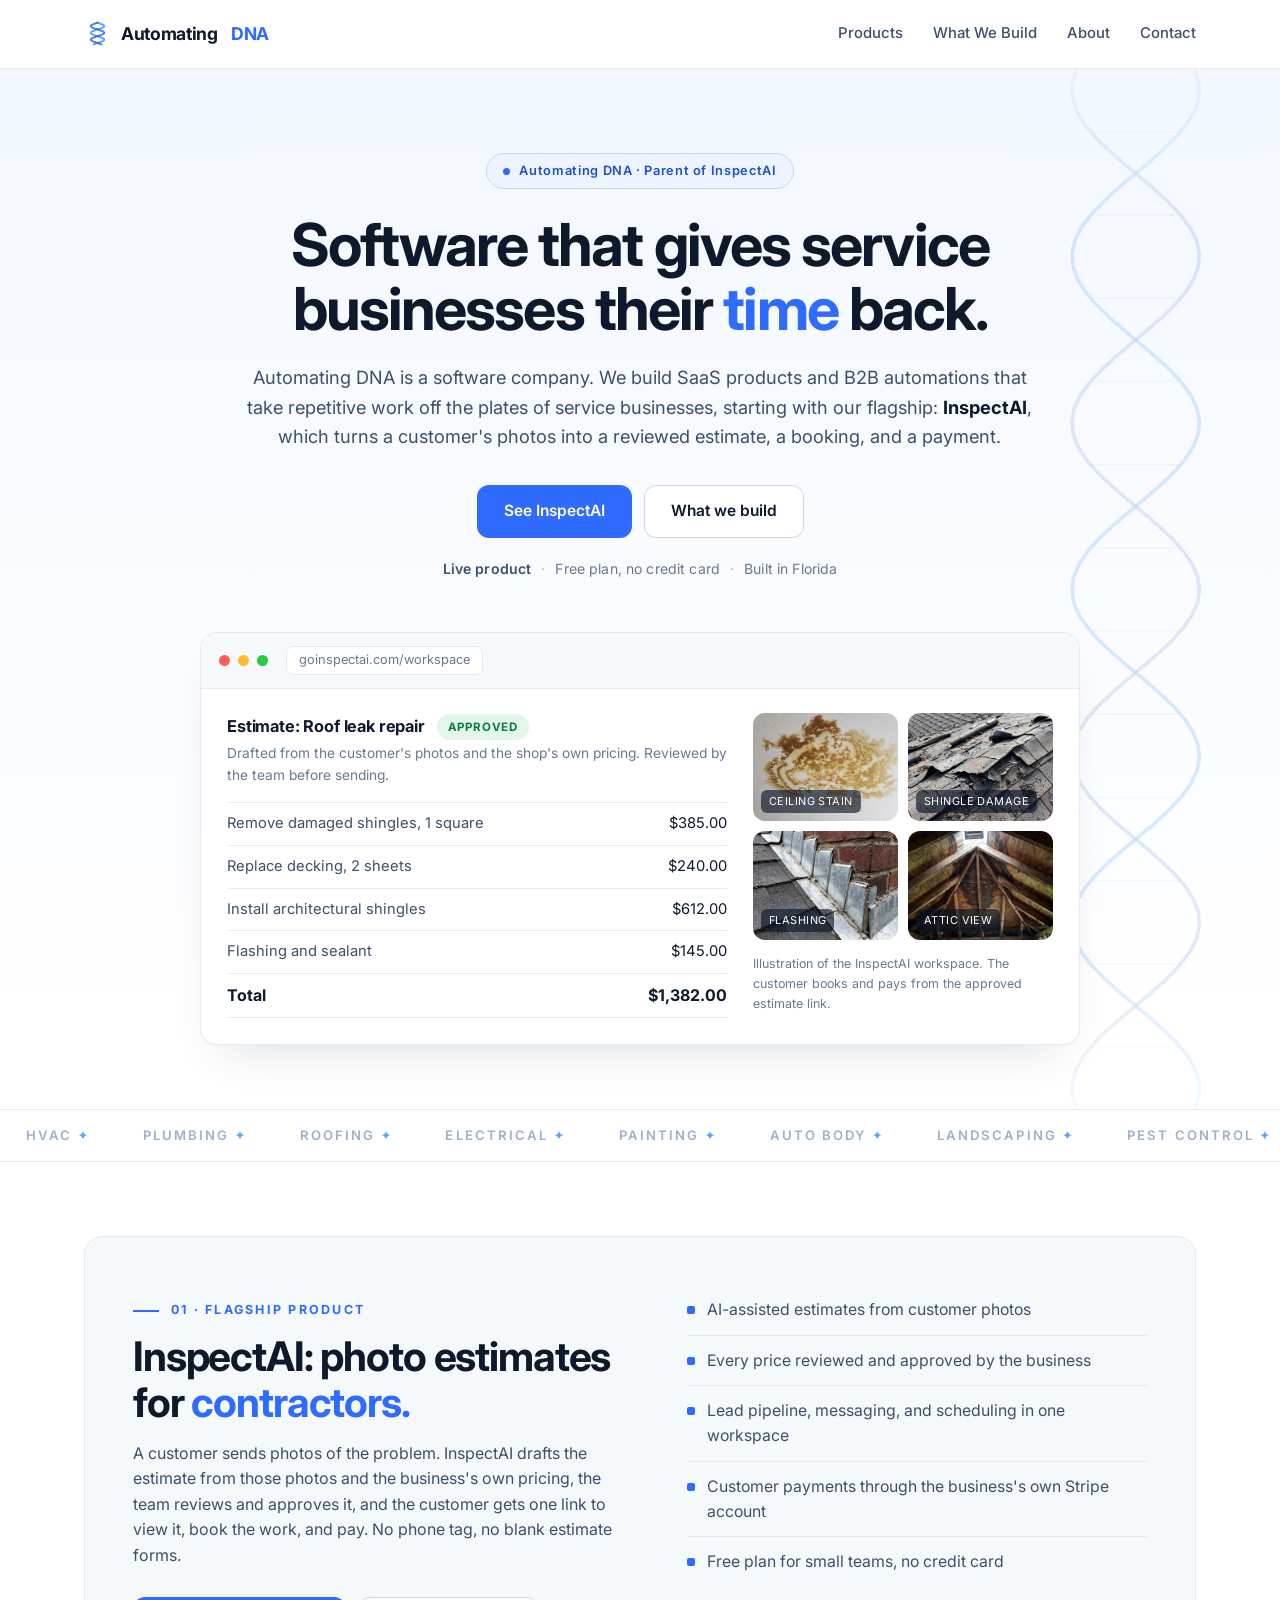
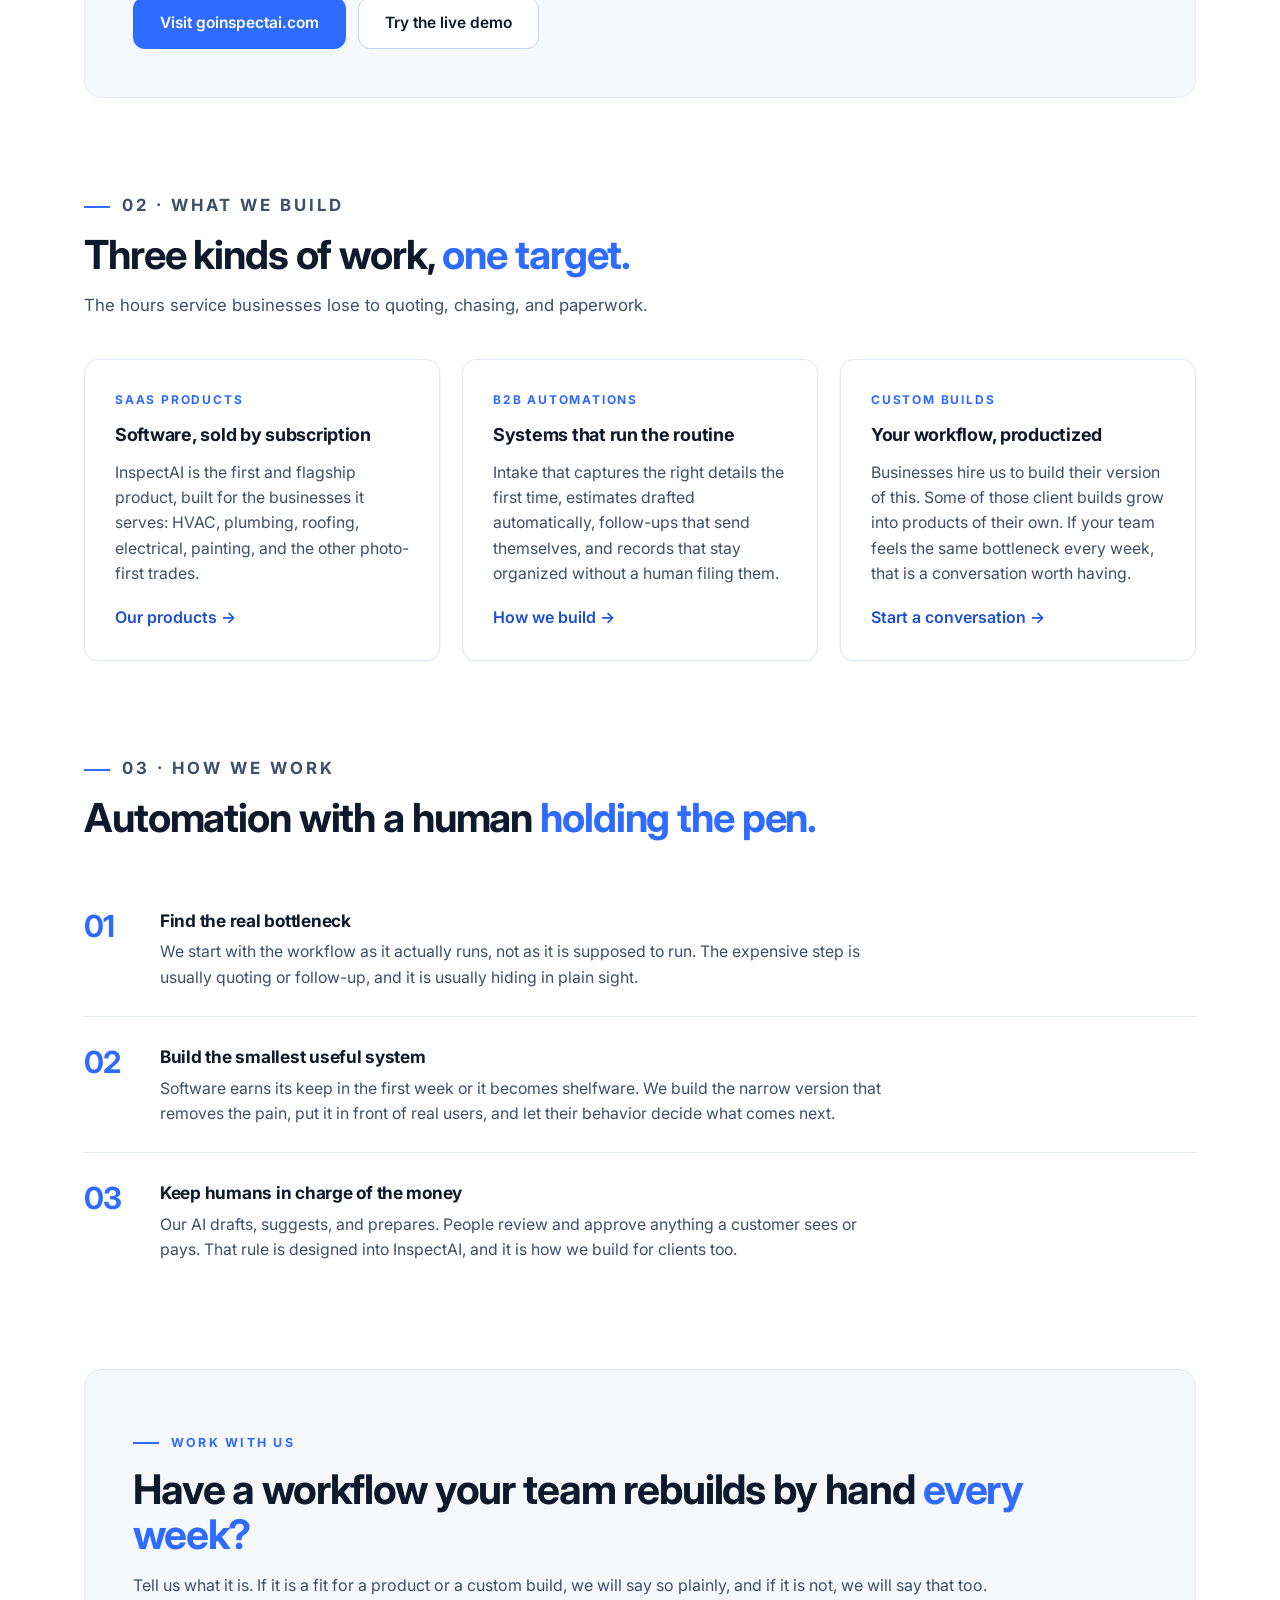
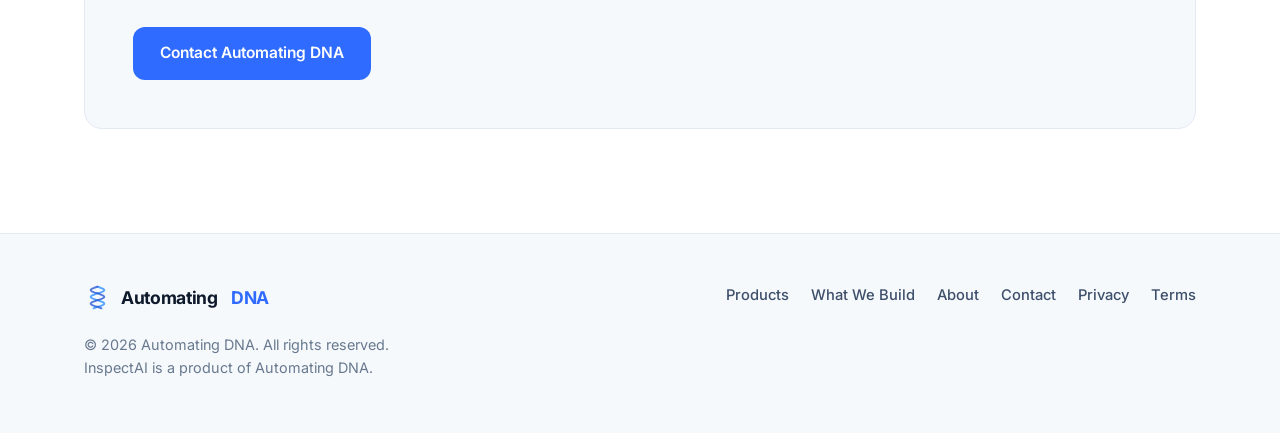
==== index.html @ 512b125a "Real photos in the InspectAI window tiles The four tiles were gradient placeholders that read as emp" ====
<!DOCTYPE html>
<html lang="en-US">
<head>
<script async src="https://www.googletagmanager.com/gtag/js?id=G-0E4K4V9JYG"></script>
<script>
  window.dataLayer = window.dataLayer || [];
  function gtag(){dataLayer.push(arguments);}
  gtag('js', new Date());
  gtag('config', 'G-0E4K4V9JYG');
</script>
<script>(function(w,d,s,l,i){w[l]=w[l]||[];w[l].push({'gtm.start':
new Date().getTime(),event:'gtm.js'});var f=d.getElementsByTagName(s)[0],
j=d.createElement(s),dl=l!='dataLayer'?'&l='+l:'';j.async=true;j.src=
'https://www.googletagmanager.com/gtm.js?id='+i;f.parentNode.insertBefore(j,f);
})(window,document,'script','dataLayer','GTM-5DZR4XKW');</script>
<script>document.documentElement.className += ' js';</script>
<meta charset="UTF-8">
<meta name="viewport" content="width=device-width, initial-scale=1.0">
<title>Automating DNA | Software Company Behind InspectAI</title>
<meta name="description" content="Automating DNA is a Florida software company that builds SaaS products and B2B automations for service businesses. Our flagship product is InspectAI, AI photo estimate software for contractors.">
<link rel="canonical" href="https://automatingdna.com/">
<meta property="og:type" content="website">
<meta property="og:site_name" content="Automating DNA">
<meta property="og:title" content="Automating DNA | Software Company Behind InspectAI">
<meta property="og:description" content="We build SaaS products and B2B automations for service businesses. Our flagship product is InspectAI.">
<meta property="og:url" content="https://automatingdna.com/">
<meta name="twitter:card" content="summary">
<link rel="icon" href="data:image/svg+xml,%3Csvg xmlns='http://www.w3.org/2000/svg' viewBox='0 0 30 30'%3E%3Crect width='30' height='30' rx='7' fill='%23081226'/%3E%3Cpolyline points='15,4 20,8 10,12 20,16 10,20 15,24' fill='none' stroke='%2358a6ff' stroke-width='2.4' stroke-linecap='round' stroke-linejoin='round'/%3E%3C/svg%3E">
<link rel="preconnect" href="https://fonts.googleapis.com">
<link rel="preconnect" href="https://fonts.gstatic.com" crossorigin>
<link href="https://fonts.googleapis.com/css2?family=Inter:wght@400;500;600;700;800&display=swap" rel="stylesheet">
<link rel="stylesheet" href="/assets/site.css">
<script type="application/ld+json">
{
  "@context": "https://schema.org",
  "@type": "Organization",
  "name": "Automating DNA",
  "url": "https://automatingdna.com",
  "description": "Florida software company that builds SaaS products and B2B automations for service businesses. Parent company of InspectAI.",
  "email": "info@automatingdna.com",
  "brand": { "@type": "Brand", "name": "InspectAI", "url": "https://goinspectai.com" }
}
</script>
</head>
<body>
<noscript><iframe src="https://www.googletagmanager.com/ns.html?id=GTM-5DZR4XKW" height="0" width="0" style="display:none;visibility:hidden"></iframe></noscript>

<header class="site-header" id="siteHeader">
  <div class="wrap">
    <a class="wordmark" href="/" aria-label="Automating DNA home">
      <svg width="27" height="27" viewBox="0 0 30 30" aria-hidden="true"><polyline points="15.0,3.0 16.9,3.6 18.6,4.2 20.1,4.8 21.3,5.4 22.1,6.0 22.5,6.6 22.4,7.2 21.8,7.8 20.8,8.4 19.4,9.0 17.8,9.6 15.9,10.2 14.1,10.8 12.2,11.4 10.6,12.0 9.2,12.6 8.2,13.2 7.6,13.8 7.5,14.4 7.9,15.0 8.7,15.6 9.9,16.2 11.4,16.8 13.1,17.4 15.0,18.0 16.9,18.6 18.6,19.2 20.1,19.8 21.3,20.4 22.1,21.0 22.5,21.6 22.4,22.2 21.8,22.8 20.8,23.4 19.4,24.0 17.8,24.6 15.9,25.2 14.1,25.8 12.2,26.4 10.6,27.0" fill="none" stroke="#58a6ff" stroke-width="2.1" stroke-linecap="round"/><polyline points="15.0,3.0 13.1,3.6 11.4,4.2 9.9,4.8 8.7,5.4 7.9,6.0 7.5,6.6 7.6,7.2 8.2,7.8 9.2,8.4 10.6,9.0 12.2,9.6 14.1,10.2 15.9,10.8 17.8,11.4 19.4,12.0 20.8,12.6 21.8,13.2 22.4,13.8 22.5,14.4 22.1,15.0 21.3,15.6 20.1,16.2 18.6,16.8 16.9,17.4 15.0,18.0 13.1,18.6 11.4,19.2 9.9,19.8 8.7,20.4 7.9,21.0 7.5,21.6 7.6,22.2 8.2,22.8 9.2,23.4 10.6,24.0 12.2,24.6 14.1,25.2 15.9,25.8 17.8,26.4 19.4,27.0" fill="none" stroke="#1d4fd0" stroke-width="2.1" stroke-linecap="round" opacity="0.75"/></svg>
      Automating&nbsp;<span class="dna">DNA</span>
    </a>
    <nav class="main-nav">
      <a href="/products.html">Products</a>
      <a href="/services.html">What We Build</a>
      <a href="/about.html">About</a>
      <a href="/contact.html">Contact</a>
    </nav>
  </div>
</header>

<main>
  <div class="stage">
    <svg class="helix" viewBox="0 0 130 760" preserveAspectRatio="xMidYMid slice" aria-hidden="true">
      <g stroke="rgba(88,166,255,0.35)" stroke-width="1">
        <line x1="35.6" y1="27.1" x2="94.4" y2="27.1"/><line x1="35.6" y1="81.4" x2="94.4" y2="81.4"/><line x1="35.6" y1="135.7" x2="94.4" y2="135.7"/><line x1="35.6" y1="190" x2="94.4" y2="190"/><line x1="35.6" y1="244.3" x2="94.4" y2="244.3"/><line x1="35.6" y1="298.6" x2="94.4" y2="298.6"/><line x1="35.6" y1="352.9" x2="94.4" y2="352.9"/><line x1="35.6" y1="407.1" x2="94.4" y2="407.1"/><line x1="35.6" y1="461.4" x2="94.4" y2="461.4"/><line x1="35.6" y1="515.7" x2="94.4" y2="515.7"/><line x1="35.6" y1="570" x2="94.4" y2="570"/><line x1="35.6" y1="624.3" x2="94.4" y2="624.3"/><line x1="35.6" y1="678.6" x2="94.4" y2="678.6"/><line x1="35.6" y1="732.9" x2="94.4" y2="732.9"/>
      </g>
      <polyline points="65.0,0.0 75.1,8.4 84.5,16.9 92.8,25.3 99.5,33.8 104.1,42.2 106.4,50.7 106.2,59.1 103.6,67.6 98.7,76.0 91.7,84.4 83.2,92.9 73.6,101.3 63.5,109.8 53.5,118.2 44.2,126.7 36.1,135.1 29.7,143.6 25.4,152.0 23.5,160.4 24.0,168.9 27.0,177.3 32.2,185.8 39.4,194.2 48.1,202.7 57.8,211.1 67.9,219.6 77.9,228.0 87.0,236.4 94.9,244.9 101.0,253.3 105.0,261.8 106.6,270.2 105.7,278.7 102.4,287.1 96.9,295.6 89.5,304.0 80.6,312.4 70.8,320.9 60.7,329.3 50.8,337.8 41.7,346.2 34.1,354.7 28.3,363.1 24.6,371.6 23.4,380.0 24.6,388.4 28.3,396.9 34.1,405.3 41.7,413.8 50.8,422.2 60.7,430.7 70.8,439.1 80.6,447.6 89.5,456.0 96.9,464.4 102.4,472.9 105.7,481.3 106.6,489.8 105.0,498.2 101.0,506.7 94.9,515.1 87.0,523.6 77.9,532.0 67.9,540.4 57.8,548.9 48.1,557.3 39.4,565.8 32.2,574.2 27.0,582.7 24.0,591.1 23.5,599.6 25.4,608.0 29.7,616.4 36.1,624.9 44.2,633.3 53.5,641.8 63.5,650.2 73.6,658.7 83.2,667.1 91.7,675.6 98.7,684.0 103.6,692.4 106.2,700.9 106.4,709.3 104.1,717.8 99.5,726.2 92.8,734.7 84.5,743.1 75.1,751.6 65.0,760.0" fill="none" stroke="#58a6ff" stroke-width="2.4" stroke-linecap="round"/>
      <polyline points="65.0,0.0 54.9,8.4 45.5,16.9 37.2,25.3 30.5,33.8 25.9,42.2 23.6,50.7 23.8,59.1 26.4,67.6 31.3,76.0 38.3,84.4 46.8,92.9 56.4,101.3 66.5,109.8 76.5,118.2 85.8,126.7 93.9,135.1 100.3,143.6 104.6,152.0 106.5,160.4 106.0,168.9 103.0,177.3 97.8,185.8 90.6,194.2 81.9,202.7 72.2,211.1 62.1,219.6 52.1,228.0 43.0,236.4 35.1,244.9 29.0,253.3 25.0,261.8 23.4,270.2 24.3,278.7 27.6,287.1 33.1,295.6 40.5,304.0 49.4,312.4 59.2,320.9 69.3,329.3 79.2,337.8 88.3,346.2 95.9,354.7 101.7,363.1 105.4,371.6 106.6,380.0 105.4,388.4 101.7,396.9 95.9,405.3 88.3,413.8 79.2,422.2 69.3,430.7 59.2,439.1 49.4,447.6 40.5,456.0 33.1,464.4 27.6,472.9 24.3,481.3 23.4,489.8 25.0,498.2 29.0,506.7 35.1,515.1 43.0,523.6 52.1,532.0 62.1,540.4 72.2,548.9 81.9,557.3 90.6,565.8 97.8,574.2 103.0,582.7 106.0,591.1 106.5,599.6 104.6,608.0 100.3,616.4 93.9,624.9 85.8,633.3 76.5,641.8 66.5,650.2 56.4,658.7 46.8,667.1 38.3,675.6 31.3,684.0 26.4,692.4 23.8,700.9 23.6,709.3 25.9,717.8 30.5,726.2 37.2,734.7 45.5,743.1 54.9,751.6 65.0,760.0" fill="none" stroke="#1d4fd0" stroke-width="2.4" stroke-linecap="round" opacity="0.55"/>
    </svg>
    <div class="wrap">
      <div class="hero">
        <span class="pill"><span class="dot"></span>Automating DNA · Parent of InspectAI</span>
        <h1 class="display">Software that gives service businesses their <span class="serif-i">time</span> back.</h1>
        <p class="lede">Automating DNA is a software company. We build SaaS products and B2B automations that take repetitive work off the plates of service businesses, starting with our flagship: <strong>InspectAI</strong>, which turns a customer's photos into a reviewed estimate, a booking, and a payment.</p>
        <div class="cta-row">
          <a class="btn btn-primary" href="https://goinspectai.com">See InspectAI</a>
          <a class="btn btn-ghost-light" href="/services.html">What we build</a>
        </div>
        <p class="micro-trust"><b>Live product</b><span class="sep">·</span>Free plan, no credit card<span class="sep">·</span>Built in Florida</p>
      </div>
      <div class="product-window" data-reveal>
        <div class="win-bar"><span class="d r"></span><span class="d y"></span><span class="d g"></span><span class="url">goinspectai.com/workspace</span></div>
        <div class="win-body">
          <div>
            <h3>Estimate: Roof leak repair <span class="status-pill">Approved</span></h3>
            <p class="win-sub">Drafted from the customer's photos and the shop's own pricing. Reviewed by the team before sending.</p>
            <div class="line-items">
              <div><span>Remove damaged shingles, 1 square</span><span>$385.00</span></div>
              <div><span>Replace decking, 2 sheets</span><span>$240.00</span></div>
              <div><span>Install architectural shingles</span><span>$612.00</span></div>
              <div><span>Flashing and sealant</span><span>$145.00</span></div>
              <div class="total"><span>Total</span><span>$1,382.00</span></div>
            </div>
          </div>
          <div>
            <div class="photo-tiles">
              <figure><img src="/images/job-photo-ceiling-stain.jpg" alt="Sample customer photo: water stain on a ceiling" loading="lazy"><figcaption>CEILING STAIN</figcaption></figure>
              <figure><img src="/images/job-photo-shingle-damage.jpg" alt="Sample customer photo: damaged roof shingles" loading="lazy"><figcaption>SHINGLE DAMAGE</figcaption></figure>
              <figure><img src="/images/job-photo-flashing.jpg" alt="Sample customer photo: chimney flashing" loading="lazy"><figcaption>FLASHING</figcaption></figure>
              <figure><img src="/images/job-photo-attic-view.jpg" alt="Sample customer photo: water-stained roof decking in an attic" loading="lazy"><figcaption>ATTIC VIEW</figcaption></figure>
            </div>
            <p class="win-note">Illustration of the InspectAI workspace. The customer books and pays from the approved estimate link.</p>
          </div>
        </div>
      </div>
    </div>
    <div class="hero-spacer"></div>
  </div>

  <div class="marquee" aria-hidden="true">
    <div class="marquee-track">
      <span>HVAC <i>✦</i></span><span>Plumbing <i>✦</i></span><span>Roofing <i>✦</i></span><span>Electrical <i>✦</i></span><span>Painting <i>✦</i></span><span>Auto Body <i>✦</i></span><span>Landscaping <i>✦</i></span><span>Pest Control <i>✦</i></span><span>Garage Door <i>✦</i></span><span>Concrete <i>✦</i></span>
      <span>HVAC <i>✦</i></span><span>Plumbing <i>✦</i></span><span>Roofing <i>✦</i></span><span>Electrical <i>✦</i></span><span>Painting <i>✦</i></span><span>Auto Body <i>✦</i></span><span>Landscaping <i>✦</i></span><span>Pest Control <i>✦</i></span><span>Garage Door <i>✦</i></span><span>Concrete <i>✦</i></span>
    </div>
  </div>

  <section>
    <div class="wrap">
      <div class="flagship" data-reveal>
        <div>
          <p class="chapter">01 · Flagship product</p>
          <h2>InspectAI: photo estimates for <span class="serif-i">contractors.</span></h2>
          <p>A customer sends photos of the problem. InspectAI drafts the estimate from those photos and the business's own pricing, the team reviews and approves it, and the customer gets one link to view it, book the work, and pay. No phone tag, no blank estimate forms.</p>
          <div class="cta-row">
            <a class="btn btn-primary" href="https://goinspectai.com">Visit goinspectai.com</a>
            <a class="btn btn-ghost-light" href="https://goinspectai.com/demo">Try the live demo</a>
          </div>
        </div>
        <ul>
          <li>AI-assisted estimates from customer photos</li>
          <li>Every price reviewed and approved by the business</li>
          <li>Lead pipeline, messaging, and scheduling in one workspace</li>
          <li>Customer payments through the business's own Stripe account</li>
          <li>Free plan for small teams, no credit card</li>
        </ul>
      </div>
    </div>
  </section>

  <section style="padding-top: 6px;">
    <div class="wrap">
      <div class="section-head" data-reveal>
        <p class="chapter">02 · What we build</p>
        <h2 class="section-title">Three kinds of work, <span class="serif-i">one target.</span></h2>
        <p>The hours service businesses lose to quoting, chasing, and paperwork.</p>
      </div>
      <div class="grid grid-3">
        <div class="card" data-reveal>
          <p class="kicker">SaaS products</p>
          <h3>Software, sold by subscription</h3>
          <p>InspectAI is the first and flagship product, built for the businesses it serves: HVAC, plumbing, roofing, electrical, painting, and the other photo-first trades.</p>
          <a class="card-link" href="/products.html">Our products</a>
        </div>
        <div class="card" data-reveal="2">
          <p class="kicker">B2B automations</p>
          <h3>Systems that run the routine</h3>
          <p>Intake that captures the right details the first time, estimates drafted automatically, follow-ups that send themselves, and records that stay organized without a human filing them.</p>
          <a class="card-link" href="/services.html">How we build</a>
        </div>
        <div class="card" data-reveal="3">
          <p class="kicker">Custom builds</p>
          <h3>Your workflow, productized</h3>
          <p>Businesses hire us to build their version of this. Some of those client builds grow into products of their own. If your team feels the same bottleneck every week, that is a conversation worth having.</p>
          <a class="card-link" href="/contact.html">Start a conversation</a>
        </div>
      </div>
    </div>
  </section>

  <section style="padding-top: 6px;">
    <div class="wrap">
      <div class="section-head" data-reveal>
        <p class="chapter">03 · How we work</p>
        <h2 class="section-title">Automation with a human <span class="serif-i">holding the pen.</span></h2>
      </div>
      <div class="steps">
        <div class="step" data-reveal><div class="num"></div><div>
          <h3>Find the real bottleneck</h3>
          <p>We start with the workflow as it actually runs, not as it is supposed to run. The expensive step is usually quoting or follow-up, and it is usually hiding in plain sight.</p>
        </div></div>
        <div class="step" data-reveal><div class="num"></div><div>
          <h3>Build the smallest useful system</h3>
          <p>Software earns its keep in the first week or it becomes shelfware. We build the narrow version that removes the pain, put it in front of real users, and let their behavior decide what comes next.</p>
        </div></div>
        <div class="step" data-reveal><div class="num"></div><div>
          <h3>Keep humans in charge of the money</h3>
          <p>Our AI drafts, suggests, and prepares. People review and approve anything a customer sees or pays. That rule is designed into InspectAI, and it is how we build for clients too.</p>
        </div></div>
      </div>
    </div>
  </section>

  <section style="padding-top: 6px;">
    <div class="wrap">
      <div class="flagship" style="grid-template-columns: 1fr;" data-reveal>
        <div>
          <p class="chapter">Work with us</p>
          <h2>Have a workflow your team rebuilds by hand <span class="serif-i">every week?</span></h2>
          <p>Tell us what it is. If it is a fit for a product or a custom build, we will say so plainly, and if it is not, we will say that too.</p>
          <div class="cta-row">
            <a class="btn btn-primary" href="/contact.html">Contact Automating DNA</a>
          </div>
        </div>
      </div>
    </div>
  </section>
</main>

<footer class="site-footer">
  <div class="wrap">
    <div>
      <a class="wordmark" href="/">
        <svg width="27" height="27" viewBox="0 0 30 30" aria-hidden="true"><polyline points="15.0,3.0 16.9,3.6 18.6,4.2 20.1,4.8 21.3,5.4 22.1,6.0 22.5,6.6 22.4,7.2 21.8,7.8 20.8,8.4 19.4,9.0 17.8,9.6 15.9,10.2 14.1,10.8 12.2,11.4 10.6,12.0 9.2,12.6 8.2,13.2 7.6,13.8 7.5,14.4 7.9,15.0 8.7,15.6 9.9,16.2 11.4,16.8 13.1,17.4 15.0,18.0 16.9,18.6 18.6,19.2 20.1,19.8 21.3,20.4 22.1,21.0 22.5,21.6 22.4,22.2 21.8,22.8 20.8,23.4 19.4,24.0 17.8,24.6 15.9,25.2 14.1,25.8 12.2,26.4 10.6,27.0" fill="none" stroke="#58a6ff" stroke-width="2.1" stroke-linecap="round"/><polyline points="15.0,3.0 13.1,3.6 11.4,4.2 9.9,4.8 8.7,5.4 7.9,6.0 7.5,6.6 7.6,7.2 8.2,7.8 9.2,8.4 10.6,9.0 12.2,9.6 14.1,10.2 15.9,10.8 17.8,11.4 19.4,12.0 20.8,12.6 21.8,13.2 22.4,13.8 22.5,14.4 22.1,15.0 21.3,15.6 20.1,16.2 18.6,16.8 16.9,17.4 15.0,18.0 13.1,18.6 11.4,19.2 9.9,19.8 8.7,20.4 7.9,21.0 7.5,21.6 7.6,22.2 8.2,22.8 9.2,23.4 10.6,24.0 12.2,24.6 14.1,25.2 15.9,25.8 17.8,26.4 19.4,27.0" fill="none" stroke="#1d4fd0" stroke-width="2.1" stroke-linecap="round" opacity="0.75"/></svg>
        Automating&nbsp;<span class="dna">DNA</span>
      </a>
      <p class="fine" style="margin-top: 14px;">© 2026 Automating DNA. All rights reserved.<br>InspectAI is a product of Automating DNA.</p>
    </div>
    <nav class="footer-nav">
      <a href="/products.html">Products</a>
      <a href="/services.html">What We Build</a>
      <a href="/about.html">About</a>
      <a href="/contact.html">Contact</a>
      <a href="/privacy-policy.html">Privacy</a>
      <a href="/terms-of-service.html">Terms</a>
    </nav>
  </div>
</footer>

<script>
  (function () {
    var header = document.getElementById('siteHeader');
    addEventListener('scroll', function () {
      header.classList.toggle('scrolled', scrollY > 8);
    }, { passive: true });
  })();
</script>
</body>
</html>
---- assets/site.css ----
/* Automating DNA — design system v3.
   Direction: light, modern, clean, professional. Deliberately unlike
   InspectAI's dark cinematic look: white surfaces, hairline borders,
   restrained blue accent, quiet type, no glow, no dark stage.
   The helix survives only as the small logo mark and a faint hero motif. */
:root {
  --ink: #0e1a2b;
  --ink-soft: #3d4f6a;
  --muted: #68798f;
  --paper: #ffffff;
  --wash: #f6f9fc;
  --card: #ffffff;
  --line: #e3eaf4;
  --line-dark: #c9d6ea;
  --accent: #2f6bff;
  --accent-dark: #1d4fd0;
  --accent-wash: #eef4ff;
  --sky: #58a6ff;
  --radius: 14px;
  --shadow-lg: 0 24px 48px -24px rgba(14, 26, 43, 0.16);
  --shadow-sm: 0 1px 3px rgba(14, 26, 43, 0.05);
}
* { box-sizing: border-box; margin: 0; padding: 0; }
html { scroll-behavior: smooth; }
body {
  font-family: "Inter", system-ui, -apple-system, sans-serif;
  background: var(--paper);
  color: var(--ink);
  line-height: 1.6;
  -webkit-font-smoothing: antialiased;
  text-rendering: optimizeLegibility;
}
a { color: var(--accent-dark); text-decoration: none; }
a:hover { text-decoration: underline; }
::selection { background: #cfe0ff; color: var(--ink); }
.wrap { max-width: 1160px; margin: 0 auto; padding: 0 24px; }
/* Accent word inside headlines: same typeface, plain weight contrast
   via color only (the old italic serif device is retired). */
.serif-i { font-style: normal; color: var(--accent); }

/* ---------- Header ---------- */
.site-header {
  position: sticky; top: 0; z-index: 60;
  background: rgba(255, 255, 255, 0.9);
  backdrop-filter: blur(12px);
  -webkit-backdrop-filter: blur(12px);
  border-bottom: 1px solid var(--line);
  transition: box-shadow 0.3s ease;
}
.site-header.scrolled { box-shadow: 0 6px 24px rgba(14, 26, 43, 0.07); }
.site-header .wrap { display: flex; align-items: center; justify-content: space-between; height: 68px; }
.wordmark { font-weight: 700; font-size: 1.1rem; letter-spacing: -0.02em; color: var(--ink); display: inline-flex; align-items: center; gap: 10px; }
.wordmark:hover { text-decoration: none; }
.wordmark svg { display: block; }
.wordmark .dna { color: var(--accent); }
.main-nav { display: flex; gap: 30px; font-size: 0.93rem; font-weight: 500; }
.main-nav a { color: var(--ink-soft); position: relative; padding: 4px 0; white-space: nowrap; }
.main-nav a:hover { color: var(--ink); text-decoration: none; }
.main-nav a::after {
  content: ""; position: absolute; left: 0; bottom: 0; height: 2px; width: 100%;
  background: var(--accent); transform: scaleX(0); transform-origin: left; transition: transform 0.25s ease;
}
.main-nav a:hover::after, .main-nav a[aria-current="page"]::after { transform: scaleX(1); }
.main-nav a[aria-current="page"] { color: var(--ink); }
/* Phones: the wordmark and four nav links cannot share one row.
   Stack them: wordmark on its own row, nav spread across the full width. */
@media (max-width: 720px) {
  .site-header .wrap { flex-direction: column; height: auto; padding-top: 13px; padding-bottom: 13px; gap: 11px; }
  .main-nav { width: 100%; justify-content: space-between; gap: 14px; font-size: 0.9rem; }
  .wordmark { font-size: 1.05rem; }
}

/* ---------- Hero (light band) ---------- */
.stage {
  position: relative; overflow: hidden; color: var(--ink);
  background: linear-gradient(180deg, #f3f7ff 0%, #ffffff 92%);
  border-bottom: 1px solid var(--line);
}
.helix { position: absolute; top: -6%; right: 3.5%; height: 112%; opacity: 0.22; pointer-events: none;
  -webkit-mask-image: linear-gradient(180deg, transparent, #000 18%, #000 82%, transparent);
          mask-image: linear-gradient(180deg, transparent, #000 18%, #000 82%, transparent);
  animation: helix-drift 26s ease-in-out infinite alternate; }
@media (max-width: 900px) { .helix { right: -70px; opacity: 0.14; } }
@keyframes helix-drift { from { transform: translateY(-14px); } to { transform: translateY(16px); } }
.hero { position: relative; text-align: center; padding: 84px 0 0; }
.pill {
  display: inline-flex; align-items: center; gap: 9px;
  border: 1px solid var(--line-dark); border-radius: 999px;
  padding: 7px 16px; font-size: 0.8rem; font-weight: 600; letter-spacing: 0.05em;
  color: var(--accent-dark); background: var(--accent-wash);
}
.pill .dot { width: 7px; height: 7px; border-radius: 50%; background: var(--accent); }
h1.display {
  font-size: clamp(2.45rem, 5.4vw, 3.7rem); font-weight: 700;
  letter-spacing: -0.032em; line-height: 1.08; max-width: 15em; margin: 24px auto 0; color: var(--ink);
}
.lede { font-size: 1.14rem; color: var(--ink-soft); max-width: 44em; margin: 22px auto 0; }
.lede strong { color: var(--ink); }
.cta-row { display: flex; flex-wrap: wrap; gap: 12px; justify-content: center; margin-top: 34px; }
.hero .cta-row { position: relative; z-index: 2; }
.btn {
  display: inline-block; padding: 13px 26px; border-radius: 12px;
  font-weight: 600; font-size: 0.97rem; border: 1px solid transparent;
  transition: background 0.2s ease, border-color 0.2s ease, color 0.2s ease;
}
.btn:hover { text-decoration: none; }
.btn-primary { background: var(--accent); color: #fff; }
.btn-primary:hover { background: var(--accent-dark); }
.btn-ghost-light { background: #fff; color: var(--ink); border-color: var(--line-dark); }
.btn-ghost-light:hover { border-color: var(--ink-soft); }
.btn-dark { background: var(--ink); color: #fff; }
.btn-dark:hover { background: #22334d; }
.btn-ghost { background: transparent; color: var(--ink); border-color: var(--ink); }
.btn-ghost:hover { background: var(--ink); color: #fff; }
.micro-trust { margin-top: 20px; font-size: 0.88rem; color: var(--muted); letter-spacing: 0.01em; }
.micro-trust b { color: var(--ink-soft); font-weight: 600; }
.micro-trust .sep { margin: 0 10px; opacity: 0.5; }

/* Product window */
.product-window {
  position: relative; z-index: 2; max-width: 880px; margin: 52px auto 0;
  background: #fff; border-radius: 16px; box-shadow: var(--shadow-lg);
  border: 1px solid var(--line); text-align: left; color: var(--ink);
  overflow: hidden;
}
.win-bar { display: flex; align-items: center; gap: 8px; padding: 13px 18px; background: var(--wash); border-bottom: 1px solid var(--line); }
.win-bar .d { width: 11px; height: 11px; border-radius: 50%; }
.win-bar .d.r { background: #ff5f57; } .win-bar .d.y { background: #febc2e; } .win-bar .d.g { background: #28c840; }
.win-bar .url { margin-left: 10px; font-size: 0.8rem; color: var(--muted); background: #fff; border: 1px solid var(--line); border-radius: 7px; padding: 3px 12px; min-width: 0; overflow: hidden; text-overflow: ellipsis; white-space: nowrap; }
.win-body { padding: 24px 26px 26px; display: grid; grid-template-columns: 1.25fr 0.75fr; gap: 26px; }
@media (max-width: 700px) { .win-body { grid-template-columns: 1fr; } }
.win-body h3 { font-size: 1.02rem; letter-spacing: -0.01em; }
.win-sub { font-size: 0.86rem; color: var(--muted); margin-top: 2px; }
.status-pill { display: inline-block; font-size: 0.72rem; font-weight: 700; letter-spacing: 0.07em; text-transform: uppercase;
  color: #0d7a3e; background: #e2f6ea; border-radius: 999px; padding: 4px 11px; vertical-align: middle; margin-left: 8px; }
.line-items { margin-top: 16px; border-top: 1px solid var(--line); }
.line-items div { display: flex; justify-content: space-between; gap: 18px; padding: 9px 0; border-bottom: 1px solid var(--line); font-size: 0.92rem; }
.line-items div span:first-child { color: var(--ink-soft); }
.line-items div span:last-child { white-space: nowrap; }
.line-items .total { font-weight: 700; font-size: 1rem; }
.line-items .total span:first-child { color: var(--ink); }
.photo-tiles { display: grid; grid-template-columns: 1fr 1fr; gap: 10px; }
.photo-tiles figure { border-radius: 12px; aspect-ratio: 4 / 3; position: relative; overflow: hidden; background: #e8edf3; }
.photo-tiles img { width: 100%; height: 100%; object-fit: cover; display: block; }
.photo-tiles figcaption { position: absolute; left: 8px; bottom: 8px; font-size: 0.68rem; color: #fff; letter-spacing: 0.04em; background: rgba(8, 18, 38, 0.62); padding: 3px 8px; border-radius: 6px; }
.win-note { margin-top: 14px; font-size: 0.78rem; color: var(--muted); }
.hero-spacer { height: 64px; }
@media (max-width: 700px) { .hero-spacer { height: 44px; } }

/* Marquee (quiet trade strip) */
.marquee { border-bottom: 1px solid var(--line); background: #fff; overflow: hidden; padding: 15px 0; }
.marquee-track { display: flex; gap: 0; width: max-content; animation: marquee 40s linear infinite; }
.marquee span { font-size: 0.82rem; font-weight: 600; letter-spacing: 0.16em; text-transform: uppercase; color: #9db0c9; padding: 0 26px; white-space: nowrap; }
.marquee i { color: var(--sky); font-style: normal; }
@keyframes marquee { to { transform: translateX(-50%); } }

/* ---------- Sections ---------- */
section { padding: 74px 0; }
.chapter { font-size: 0.78rem; font-weight: 700; letter-spacing: 0.18em; text-transform: uppercase; color: var(--accent); margin-bottom: 14px; }
.chapter::before { content: ""; display: inline-block; width: 26px; height: 2px; background: var(--accent); vertical-align: middle; margin-right: 12px; }
.section-head { max-width: 46em; margin-bottom: 40px; }
.section-head.center { margin-left: auto; margin-right: auto; text-align: center; }
.section-head.center .chapter::before { display: none; }
h2.section-title { font-size: clamp(1.8rem, 3.6vw, 2.5rem); font-weight: 700; letter-spacing: -0.028em; line-height: 1.12; color: var(--ink); }
.section-head p { color: var(--ink-soft); margin-top: 14px; font-size: 1.05rem; }

.grid { display: grid; gap: 22px; }
.grid-2 { grid-template-columns: repeat(2, 1fr); }
.grid-3 { grid-template-columns: repeat(3, 1fr); }
@media (max-width: 880px) { .grid-2, .grid-3 { grid-template-columns: 1fr; } }
.card {
  background: var(--card); border: 1px solid var(--line); border-radius: var(--radius);
  padding: 30px; box-shadow: var(--shadow-sm);
  transition: border-color 0.2s ease, box-shadow 0.2s ease;
}
.card:hover { border-color: var(--line-dark); box-shadow: 0 10px 24px -14px rgba(14, 26, 43, 0.14); }
.card h3 { font-size: 1.12rem; font-weight: 700; letter-spacing: -0.015em; margin-bottom: 10px; }
.card p { color: var(--ink-soft); font-size: 0.99rem; }
.card .card-link { display: inline-block; margin-top: 18px; font-weight: 600; }
.card .card-link::after { content: " →"; }
.card .kicker { font-size: 0.75rem; font-weight: 700; letter-spacing: 0.15em; text-transform: uppercase; color: var(--accent); margin-bottom: 12px; }

/* Flagship panel (light) */
.flagship {
  background: var(--wash);
  border: 1px solid var(--line);
  color: var(--ink); border-radius: 18px; padding: 48px;
  display: grid; grid-template-columns: 1.05fr 0.95fr; gap: 46px; position: relative; overflow: hidden;
}
.flagship > * { position: relative; z-index: 1; }
@media (max-width: 880px) { .flagship { grid-template-columns: 1fr; padding: 34px 24px; } }
.flagship .chapter { color: var(--accent); }
.flagship .chapter::before { background: var(--accent); }
.flagship h2 { font-size: clamp(1.85rem, 3.6vw, 2.55rem); font-weight: 700; letter-spacing: -0.028em; line-height: 1.12; }
.flagship p { color: var(--ink-soft); margin-top: 15px; }
.flagship ul { list-style: none; }
.flagship li { padding: 12px 0; border-bottom: 1px solid var(--line); color: var(--ink-soft); font-size: 0.99rem; display: flex; gap: 12px; align-items: baseline; }
.flagship li:last-child { border-bottom: none; }
.flagship li::before { content: ""; flex: 0 0 auto; width: 8px; height: 8px; border-radius: 2px; background: var(--accent); transform: translateY(-1px); }
.flagship .cta-row { justify-content: flex-start; margin-top: 28px; }

/* Steps */
.steps { counter-reset: step; }
.step { display: flex; gap: 24px; padding: 26px 0; border-bottom: 1px solid var(--line); }
.step:last-child { border-bottom: none; }
.step .num { counter-increment: step; flex: 0 0 auto; font-size: 1.9rem; font-weight: 700; letter-spacing: -0.03em;
  color: var(--accent); line-height: 1; padding-top: 4px; min-width: 52px; }
.step .num::before { content: counter(step, decimal-leading-zero); }
.step h3 { font-size: 1.08rem; letter-spacing: -0.015em; margin-bottom: 5px; }
.step p { color: var(--ink-soft); font-size: 0.99rem; max-width: 46em; }

/* Interior page hero */
.page-hero { padding: 72px 0 10px; position: relative; }
.page-hero h1 { font-size: clamp(2.25rem, 4.8vw, 3.3rem); font-weight: 700; letter-spacing: -0.032em; line-height: 1.08; max-width: 16em; color: var(--ink); }
.page-hero .lede { color: var(--ink-soft); margin-left: 0; }
.page-hero .lede strong { color: var(--ink); }
.stage .page-hero { padding-bottom: 72px; }

/* Prose */
.prose { max-width: 44em; }
.prose p { color: var(--ink-soft); margin-bottom: 19px; font-size: 1.05rem; }
.prose p strong { color: var(--ink); }

/* Contact form */
.form-card { background: var(--card); border: 1px solid var(--line); border-radius: var(--radius); padding: 34px; box-shadow: var(--shadow-sm); }
.form-card label { display: block; font-weight: 600; font-size: 0.92rem; margin: 19px 0 7px; }
.form-card label:first-of-type { margin-top: 0; }
.form-card input, .form-card textarea {
  width: 100%; padding: 13px 15px; border: 1px solid var(--line-dark); border-radius: 10px;
  font: inherit; background: #fff; color: var(--ink); transition: border-color 0.2s ease, box-shadow 0.2s ease;
}
.form-card input:focus, .form-card textarea:focus { outline: none; border-color: var(--accent); box-shadow: 0 0 0 4px rgba(47, 107, 255, 0.13); }
.form-card textarea { min-height: 132px; resize: vertical; }
.form-card .btn { margin-top: 24px; cursor: pointer; font: inherit; }

/* Footer */
.site-footer { background: var(--wash); border-top: 1px solid var(--line); color: var(--ink-soft); margin-top: 30px; padding: 50px 0 54px; }
.site-footer .wrap { display: flex; flex-wrap: wrap; gap: 30px; justify-content: space-between; }
.site-footer .fine { color: var(--muted); font-size: 0.9rem; max-width: 34em; }
.footer-nav { display: flex; flex-wrap: wrap; gap: 22px; font-size: 0.92rem; font-weight: 500; }
.footer-nav a { color: var(--ink-soft); }
.footer-nav a:hover { color: var(--ink); }

/* ---------- Motion ----------
   Content renders immediately at full opacity: no scroll-reveal.
   (The v2/v3 fade-in made first paint look washed out until each
   block animated in, so it was retired.) */

/* ---------- Responsive precision (tablets and small phones) ---------- */
@media (max-width: 900px) { .main-nav { gap: 20px; } }
@media (max-width: 520px) {
  .wrap { padding: 0 18px; }
  section { padding: 52px 0; }
  .hero { padding-top: 58px; }
  h1.display { font-size: 2.3rem; }
  .page-hero { padding-top: 50px; }
  .stage .page-hero { padding-bottom: 52px; }
  .page-hero h1 { font-size: 2rem; }
  .card { padding: 24px; }
  .flagship { padding: 28px 20px; }
  .form-card { padding: 24px; }
  .win-body { padding: 20px; }
  .step { gap: 16px; }
  .btn { padding: 12px 22px; }
  .lede { font-size: 1.05rem; }
}
@media (max-width: 400px) {
  .main-nav { font-size: 0.85rem; gap: 10px; }
  .pill { font-size: 0.74rem; padding: 6px 13px; }
  .micro-trust .sep { margin: 0 6px; }
}

@media (prefers-reduced-motion: reduce) {
  *, *::before, *::after { animation-duration: 0.01ms !important; animation-iteration-count: 1 !important; transition-duration: 0.01ms !important; }
  html { scroll-behavior: auto; }
}
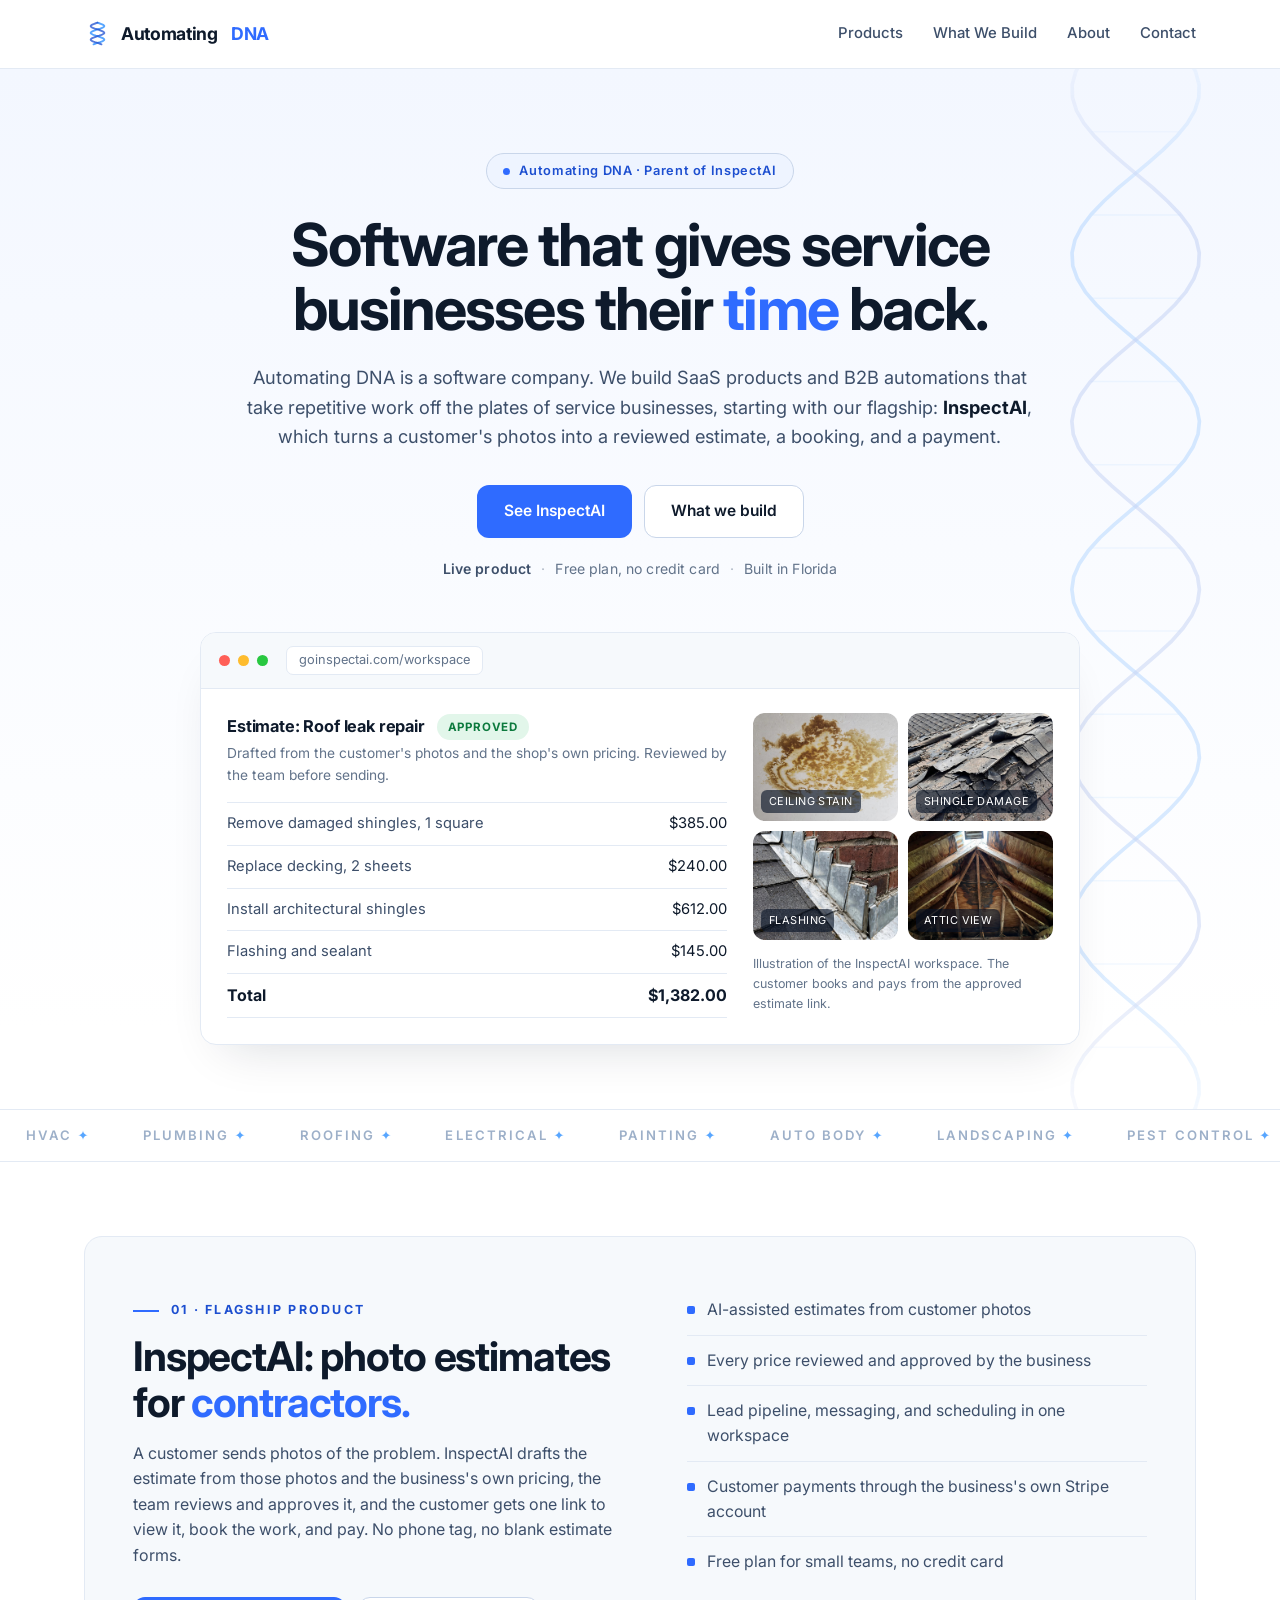
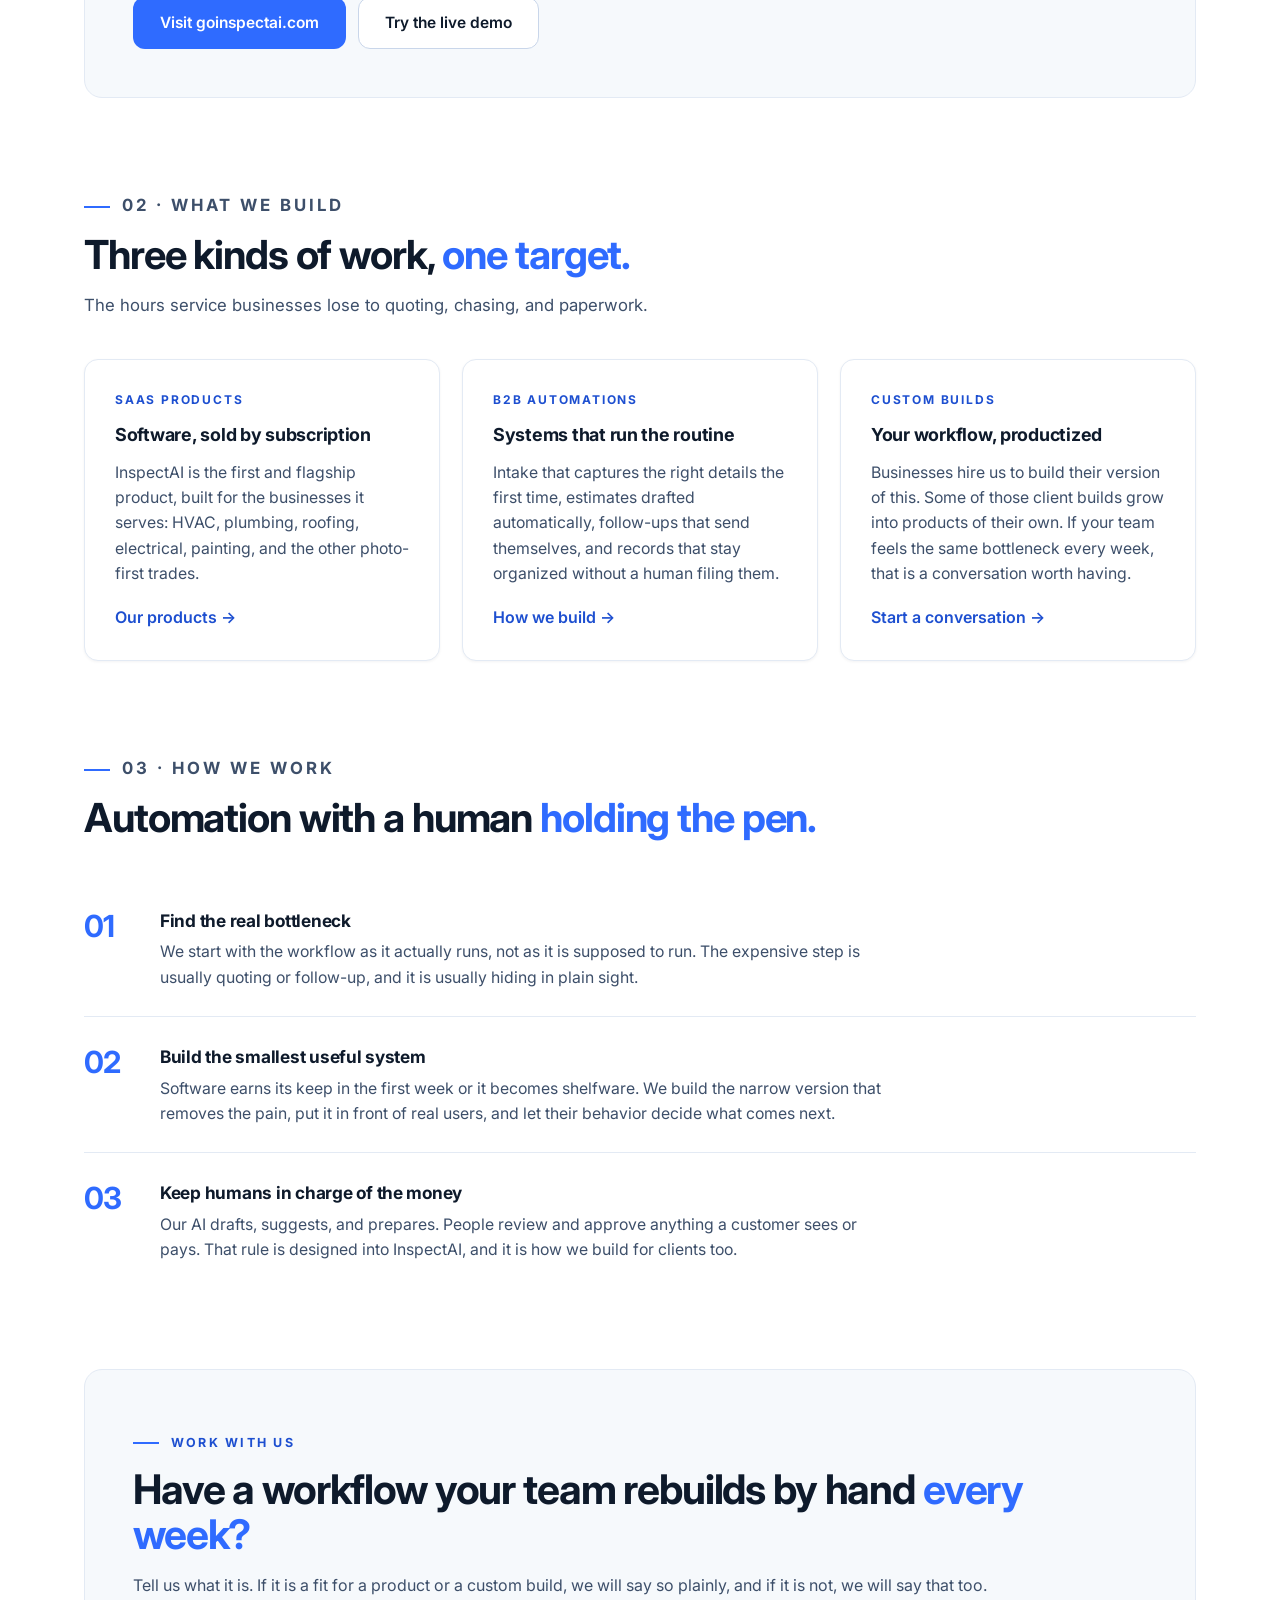
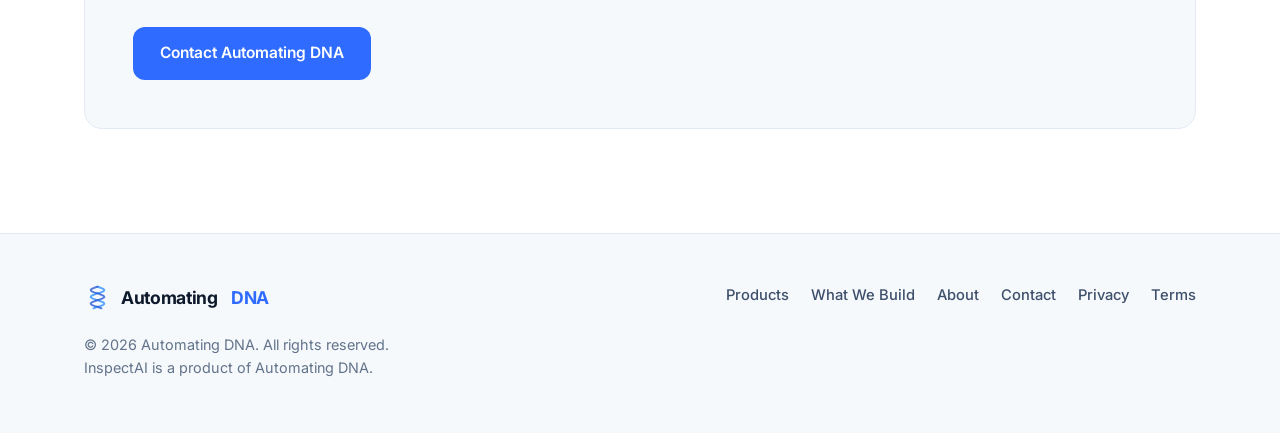
==== commit 366f8861: "Fix Oct 30 review findings: remove Concrete from marquee, AA contrast for small labels, homepage tit" ====
--- a/index.html
+++ b/index.html
@@ -16,15 +16,20 @@
 <script>document.documentElement.className += ' js';</script>
 <meta charset="UTF-8">
 <meta name="viewport" content="width=device-width, initial-scale=1.0">
-<title>Automating DNA | Software Company Behind InspectAI</title>
+<title>Automating DNA | Software and automation for service businesses</title>
 <meta name="description" content="Automating DNA is a Florida software company that builds SaaS products and B2B automations for service businesses. Our flagship product is InspectAI, AI photo estimate software for contractors.">
 <link rel="canonical" href="https://automatingdna.com/">
 <meta property="og:type" content="website">
 <meta property="og:site_name" content="Automating DNA">
-<meta property="og:title" content="Automating DNA | Software Company Behind InspectAI">
+<meta property="og:title" content="Automating DNA | Software and automation for service businesses">
 <meta property="og:description" content="We build SaaS products and B2B automations for service businesses. Our flagship product is InspectAI.">
 <meta property="og:url" content="https://automatingdna.com/">
-<meta name="twitter:card" content="summary">
+<meta property="og:image" content="https://automatingdna.com/images/og-image.png">
+<meta property="og:image:width" content="1200">
+<meta property="og:image:height" content="630">
+<meta property="og:image:alt" content="Automating DNA, software company behind InspectAI">
+<meta name="twitter:card" content="summary_large_image">
+<meta name="twitter:image" content="https://automatingdna.com/images/og-image.png">
 <link rel="icon" href="data:image/svg+xml,%3Csvg xmlns='http://www.w3.org/2000/svg' viewBox='0 0 30 30'%3E%3Crect width='30' height='30' rx='7' fill='%23081226'/%3E%3Cpolyline points='15,4 20,8 10,12 20,16 10,20 15,24' fill='none' stroke='%2358a6ff' stroke-width='2.4' stroke-linecap='round' stroke-linejoin='round'/%3E%3C/svg%3E">
 <link rel="preconnect" href="https://fonts.googleapis.com">
 <link rel="preconnect" href="https://fonts.gstatic.com" crossorigin>
@@ -38,6 +43,7 @@
   "url": "https://automatingdna.com",
   "description": "Florida software company that builds SaaS products and B2B automations for service businesses. Parent company of InspectAI.",
   "email": "info@automatingdna.com",
+  "sameAs": ["https://www.linkedin.com/company/automating-dna/"],
   "brand": { "@type": "Brand", "name": "InspectAI", "url": "https://goinspectai.com" }
 }
 </script>
@@ -111,8 +117,8 @@
 
   <div class="marquee" aria-hidden="true">
     <div class="marquee-track">
-      <span>HVAC <i>✦</i></span><span>Plumbing <i>✦</i></span><span>Roofing <i>✦</i></span><span>Electrical <i>✦</i></span><span>Painting <i>✦</i></span><span>Auto Body <i>✦</i></span><span>Landscaping <i>✦</i></span><span>Pest Control <i>✦</i></span><span>Garage Door <i>✦</i></span><span>Concrete <i>✦</i></span>
-      <span>HVAC <i>✦</i></span><span>Plumbing <i>✦</i></span><span>Roofing <i>✦</i></span><span>Electrical <i>✦</i></span><span>Painting <i>✦</i></span><span>Auto Body <i>✦</i></span><span>Landscaping <i>✦</i></span><span>Pest Control <i>✦</i></span><span>Garage Door <i>✦</i></span><span>Concrete <i>✦</i></span>
+      <span>HVAC <i>✦</i></span><span>Plumbing <i>✦</i></span><span>Roofing <i>✦</i></span><span>Electrical <i>✦</i></span><span>Painting <i>✦</i></span><span>Auto Body <i>✦</i></span><span>Landscaping <i>✦</i></span><span>Pest Control <i>✦</i></span><span>Garage Door <i>✦</i></span>
+      <span>HVAC <i>✦</i></span><span>Plumbing <i>✦</i></span><span>Roofing <i>✦</i></span><span>Electrical <i>✦</i></span><span>Painting <i>✦</i></span><span>Auto Body <i>✦</i></span><span>Landscaping <i>✦</i></span><span>Pest Control <i>✦</i></span><span>Garage Door <i>✦</i></span>
     </div>
   </div>
 
--- a/assets/site.css
+++ b/assets/site.css
@@ -6,7 +6,7 @@
 :root {
   --ink: #0e1a2b;
   --ink-soft: #3d4f6a;
-  --muted: #68798f;
+  --muted: #62738a;
   --paper: #ffffff;
   --wash: #f6f9fc;
   --card: #ffffff;
@@ -79,9 +79,9 @@
 .helix { position: absolute; top: -6%; right: 3.5%; height: 112%; opacity: 0.22; pointer-events: none;
   -webkit-mask-image: linear-gradient(180deg, transparent, #000 18%, #000 82%, transparent);
           mask-image: linear-gradient(180deg, transparent, #000 18%, #000 82%, transparent);
-  animation: helix-drift 26s ease-in-out infinite alternate; }
+  animation: helix-drift 13s ease-in-out infinite alternate; transform-origin: center center; }
 @media (max-width: 900px) { .helix { right: -70px; opacity: 0.14; } }
-@keyframes helix-drift { from { transform: translateY(-14px); } to { transform: translateY(16px); } }
+@keyframes helix-drift { from { transform: translateY(-14px) scaleX(1); } to { transform: translateY(16px) scaleX(0.82); } }
 .hero { position: relative; text-align: center; padding: 84px 0 0; }
 .pill {
   display: inline-flex; align-items: center; gap: 9px;
@@ -156,7 +156,7 @@
 
 /* ---------- Sections ---------- */
 section { padding: 74px 0; }
-.chapter { font-size: 0.78rem; font-weight: 700; letter-spacing: 0.18em; text-transform: uppercase; color: var(--accent); margin-bottom: 14px; }
+.chapter { font-size: 0.78rem; font-weight: 700; letter-spacing: 0.18em; text-transform: uppercase; color: var(--accent-dark); margin-bottom: 14px; }
 .chapter::before { content: ""; display: inline-block; width: 26px; height: 2px; background: var(--accent); vertical-align: middle; margin-right: 12px; }
 .section-head { max-width: 46em; margin-bottom: 40px; }
 .section-head.center { margin-left: auto; margin-right: auto; text-align: center; }
@@ -178,7 +178,7 @@
 .card p { color: var(--ink-soft); font-size: 0.99rem; }
 .card .card-link { display: inline-block; margin-top: 18px; font-weight: 600; }
 .card .card-link::after { content: " →"; }
-.card .kicker { font-size: 0.75rem; font-weight: 700; letter-spacing: 0.15em; text-transform: uppercase; color: var(--accent); margin-bottom: 12px; }
+.card .kicker { font-size: 0.75rem; font-weight: 700; letter-spacing: 0.15em; text-transform: uppercase; color: var(--accent-dark); margin-bottom: 12px; }
 
 /* Flagship panel (light) */
 .flagship {
@@ -189,7 +189,7 @@
 }
 .flagship > * { position: relative; z-index: 1; }
 @media (max-width: 880px) { .flagship { grid-template-columns: 1fr; padding: 34px 24px; } }
-.flagship .chapter { color: var(--accent); }
+.flagship .chapter { color: var(--accent-dark); }
 .flagship .chapter::before { background: var(--accent); }
 .flagship h2 { font-size: clamp(1.85rem, 3.6vw, 2.55rem); font-weight: 700; letter-spacing: -0.028em; line-height: 1.12; }
 .flagship p { color: var(--ink-soft); margin-top: 15px; }
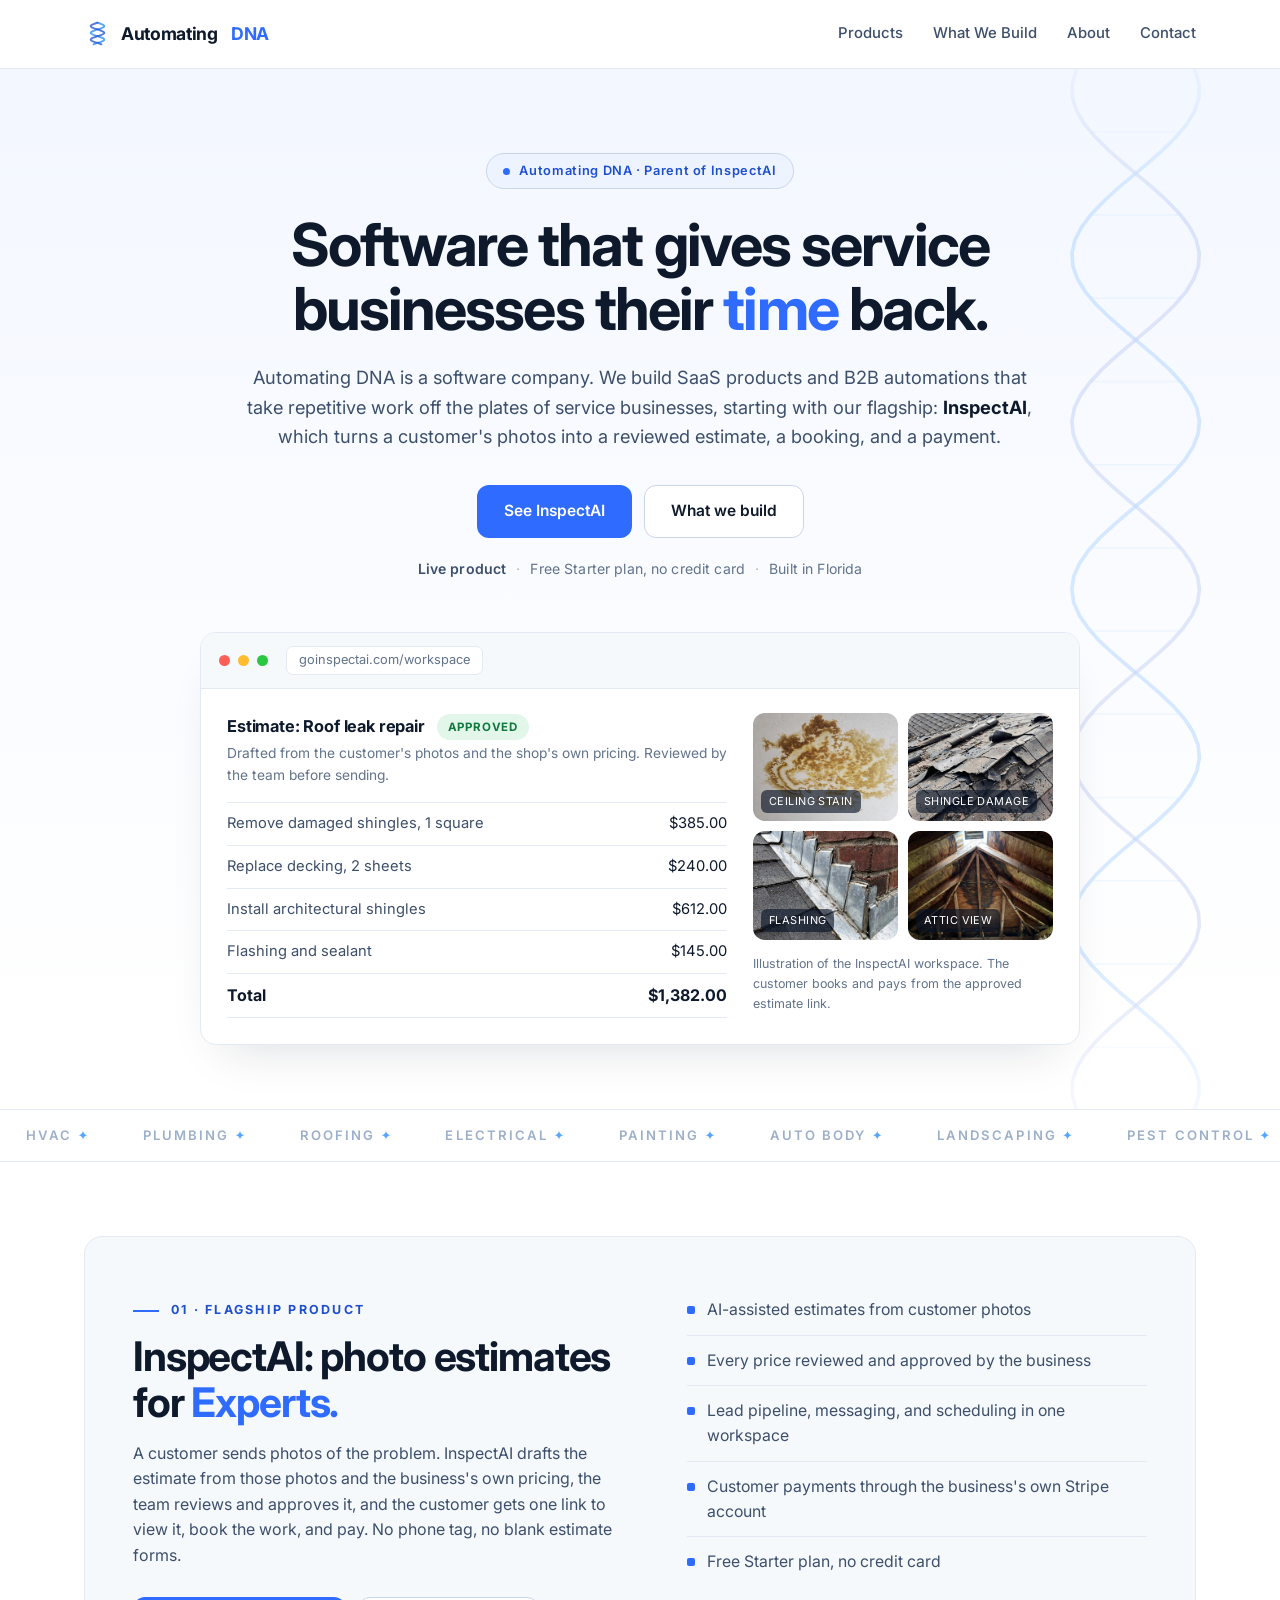
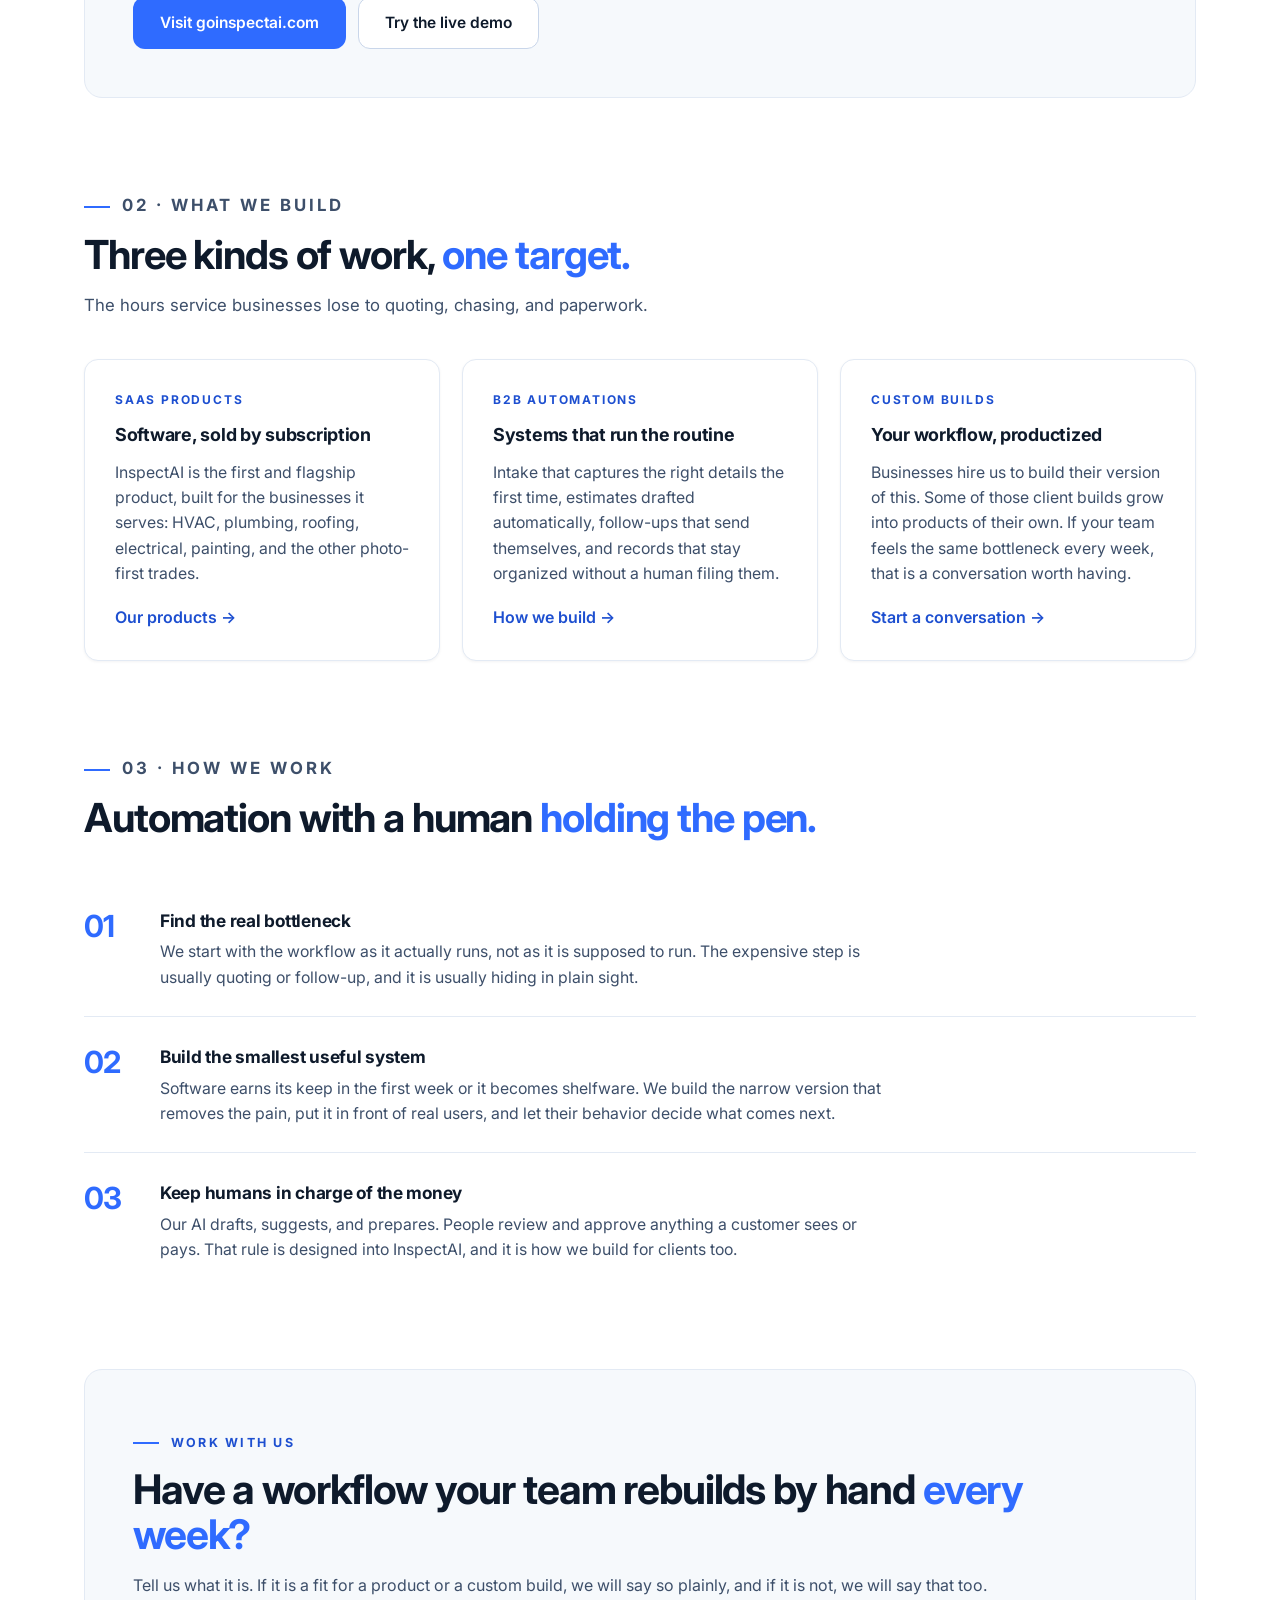
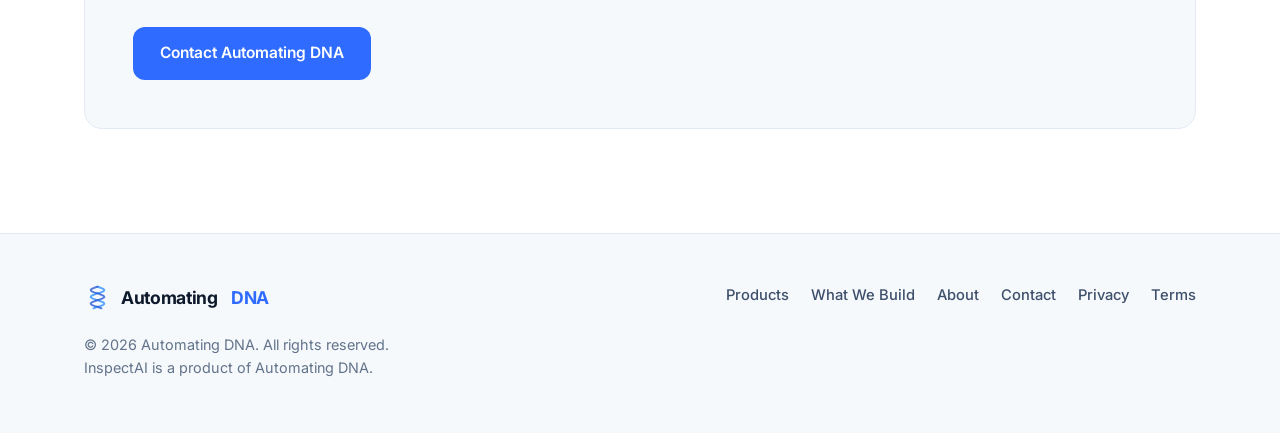
==== commit a04c0cfd: "Accuracy and consistency pass: Calgary second location, Experts terminology, Starter plan name, supp" ====
--- a/index.html
+++ b/index.html
@@ -17,7 +17,7 @@
 <meta charset="UTF-8">
 <meta name="viewport" content="width=device-width, initial-scale=1.0">
 <title>Automating DNA | Software and automation for service businesses</title>
-<meta name="description" content="Automating DNA is a Florida software company that builds SaaS products and B2B automations for service businesses. Our flagship product is InspectAI, AI photo estimate software for contractors.">
+<meta name="description" content="Automating DNA is a Florida software company that builds SaaS products and B2B automations for service businesses. Our flagship product is InspectAI, AI photo estimate software for Experts.">
 <link rel="canonical" href="https://automatingdna.com/">
 <meta property="og:type" content="website">
 <meta property="og:site_name" content="Automating DNA">
@@ -84,7 +84,7 @@
           <a class="btn btn-primary" href="https://goinspectai.com">See InspectAI</a>
           <a class="btn btn-ghost-light" href="/services.html">What we build</a>
         </div>
-        <p class="micro-trust"><b>Live product</b><span class="sep">·</span>Free plan, no credit card<span class="sep">·</span>Built in Florida</p>
+        <p class="micro-trust"><b>Live product</b><span class="sep">·</span>Free Starter plan, no credit card<span class="sep">·</span>Built in Florida</p>
       </div>
       <div class="product-window" data-reveal>
         <div class="win-bar"><span class="d r"></span><span class="d y"></span><span class="d g"></span><span class="url">goinspectai.com/workspace</span></div>
@@ -127,7 +127,7 @@
       <div class="flagship" data-reveal>
         <div>
           <p class="chapter">01 · Flagship product</p>
-          <h2>InspectAI: photo estimates for <span class="serif-i">contractors.</span></h2>
+          <h2>InspectAI: photo estimates for <span class="serif-i">Experts.</span></h2>
           <p>A customer sends photos of the problem. InspectAI drafts the estimate from those photos and the business's own pricing, the team reviews and approves it, and the customer gets one link to view it, book the work, and pay. No phone tag, no blank estimate forms.</p>
           <div class="cta-row">
             <a class="btn btn-primary" href="https://goinspectai.com">Visit goinspectai.com</a>
@@ -139,7 +139,7 @@
           <li>Every price reviewed and approved by the business</li>
           <li>Lead pipeline, messaging, and scheduling in one workspace</li>
           <li>Customer payments through the business's own Stripe account</li>
-          <li>Free plan for small teams, no credit card</li>
+          <li>Free Starter plan, no credit card</li>
         </ul>
       </div>
     </div>
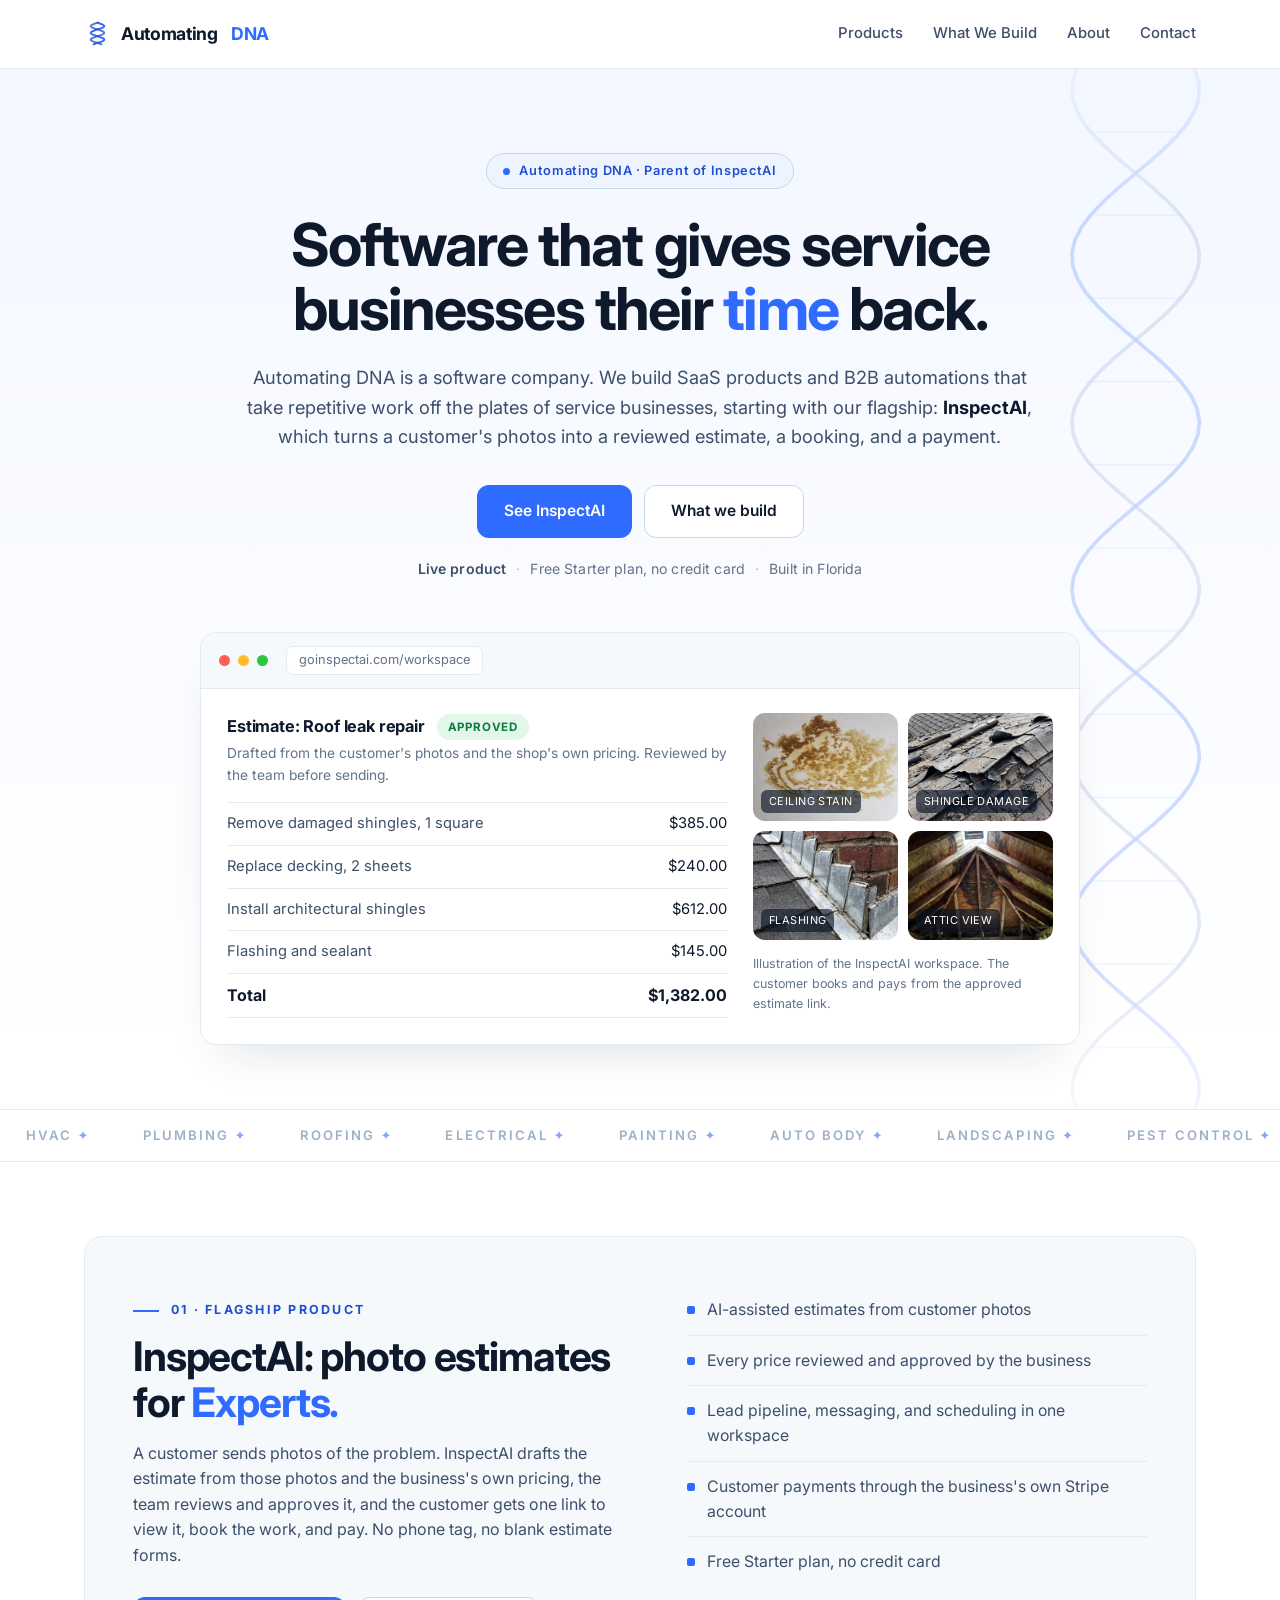
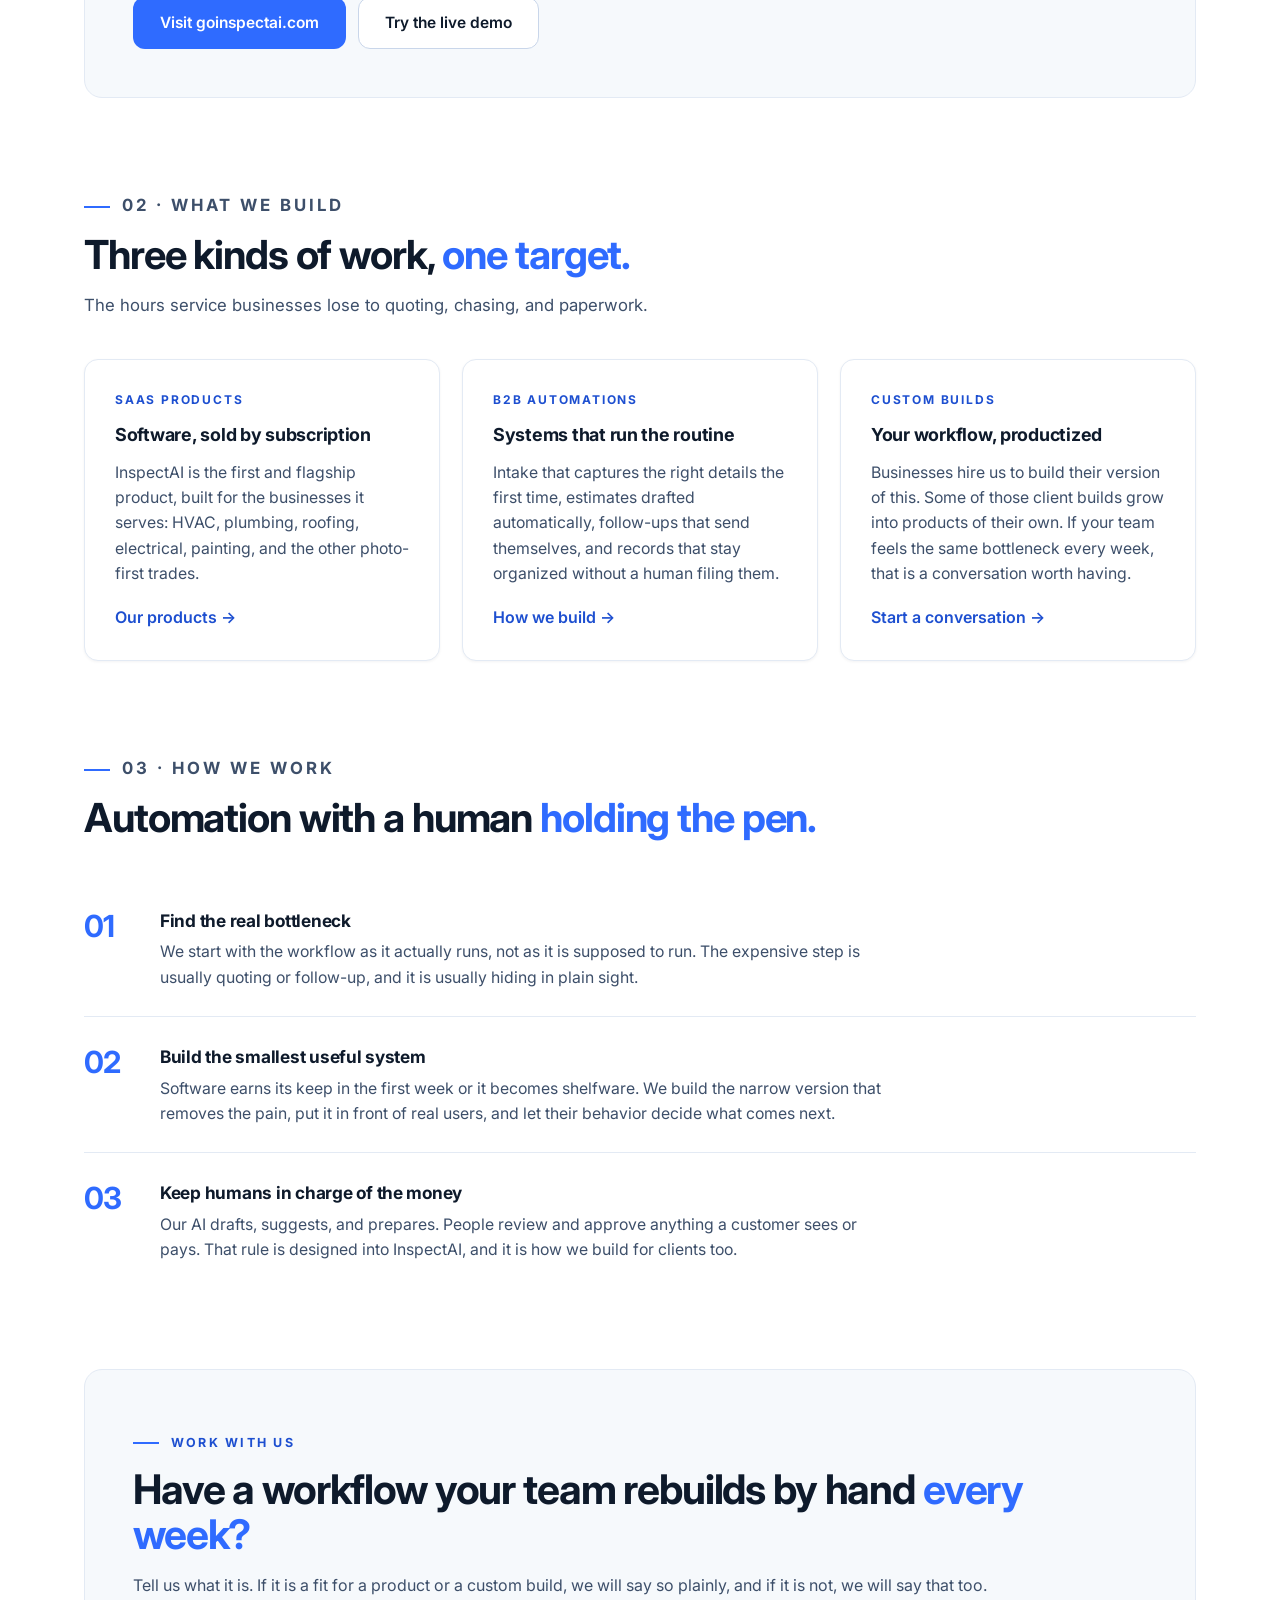
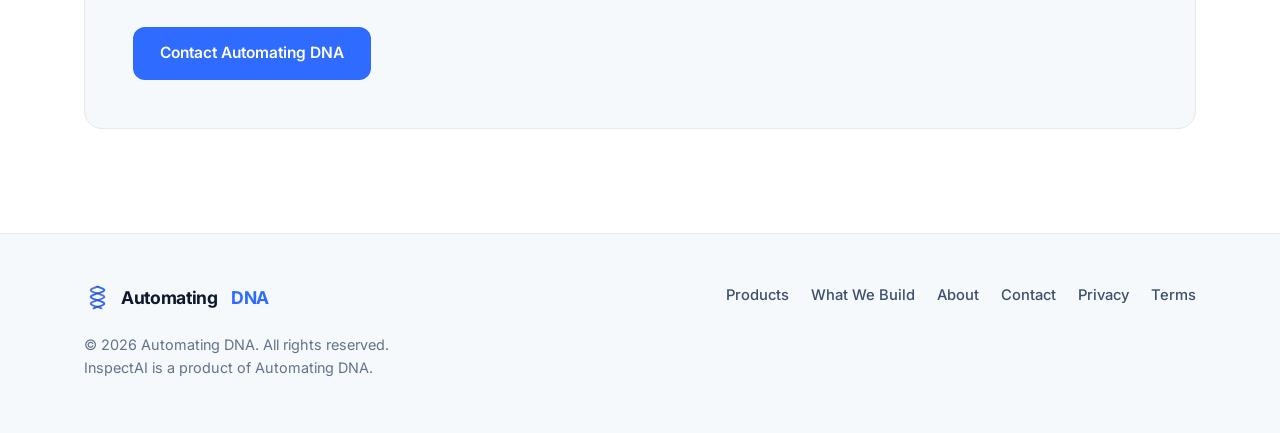
==== commit 2fac3ef3: "Unify helix blues under #2f6bff family Helix logo mark (header/footer on all 7 pages) and homepage h" ====
--- a/index.html
+++ b/index.html
@@ -24,12 +24,12 @@
 <meta property="og:title" content="Automating DNA | Software and automation for service businesses">
 <meta property="og:description" content="We build SaaS products and B2B automations for service businesses. Our flagship product is InspectAI.">
 <meta property="og:url" content="https://automatingdna.com/">
-<meta property="og:image" content="https://automatingdna.com/images/og-image.png">
+<meta property="og:image" content="https://automatingdna.com/images/og-image-v2.png">
 <meta property="og:image:width" content="1200">
 <meta property="og:image:height" content="630">
 <meta property="og:image:alt" content="Automating DNA, software company behind InspectAI">
 <meta name="twitter:card" content="summary_large_image">
-<meta name="twitter:image" content="https://automatingdna.com/images/og-image.png">
+<meta name="twitter:image" content="https://automatingdna.com/images/og-image-v2.png">
 <link rel="icon" href="data:image/svg+xml,%3Csvg xmlns='http://www.w3.org/2000/svg' viewBox='0 0 30 30'%3E%3Crect width='30' height='30' rx='7' fill='%23081226'/%3E%3Cpolyline points='15,4 20,8 10,12 20,16 10,20 15,24' fill='none' stroke='%2358a6ff' stroke-width='2.4' stroke-linecap='round' stroke-linejoin='round'/%3E%3C/svg%3E">
 <link rel="preconnect" href="https://fonts.googleapis.com">
 <link rel="preconnect" href="https://fonts.gstatic.com" crossorigin>
@@ -54,7 +54,7 @@
 <header class="site-header" id="siteHeader">
   <div class="wrap">
     <a class="wordmark" href="/" aria-label="Automating DNA home">
-      <svg width="27" height="27" viewBox="0 0 30 30" aria-hidden="true"><polyline points="15.0,3.0 16.9,3.6 18.6,4.2 20.1,4.8 21.3,5.4 22.1,6.0 22.5,6.6 22.4,7.2 21.8,7.8 20.8,8.4 19.4,9.0 17.8,9.6 15.9,10.2 14.1,10.8 12.2,11.4 10.6,12.0 9.2,12.6 8.2,13.2 7.6,13.8 7.5,14.4 7.9,15.0 8.7,15.6 9.9,16.2 11.4,16.8 13.1,17.4 15.0,18.0 16.9,18.6 18.6,19.2 20.1,19.8 21.3,20.4 22.1,21.0 22.5,21.6 22.4,22.2 21.8,22.8 20.8,23.4 19.4,24.0 17.8,24.6 15.9,25.2 14.1,25.8 12.2,26.4 10.6,27.0" fill="none" stroke="#58a6ff" stroke-width="2.1" stroke-linecap="round"/><polyline points="15.0,3.0 13.1,3.6 11.4,4.2 9.9,4.8 8.7,5.4 7.9,6.0 7.5,6.6 7.6,7.2 8.2,7.8 9.2,8.4 10.6,9.0 12.2,9.6 14.1,10.2 15.9,10.8 17.8,11.4 19.4,12.0 20.8,12.6 21.8,13.2 22.4,13.8 22.5,14.4 22.1,15.0 21.3,15.6 20.1,16.2 18.6,16.8 16.9,17.4 15.0,18.0 13.1,18.6 11.4,19.2 9.9,19.8 8.7,20.4 7.9,21.0 7.5,21.6 7.6,22.2 8.2,22.8 9.2,23.4 10.6,24.0 12.2,24.6 14.1,25.2 15.9,25.8 17.8,26.4 19.4,27.0" fill="none" stroke="#1d4fd0" stroke-width="2.1" stroke-linecap="round" opacity="0.75"/></svg>
+      <svg width="27" height="27" viewBox="0 0 30 30" aria-hidden="true"><polyline points="15.0,3.0 16.9,3.6 18.6,4.2 20.1,4.8 21.3,5.4 22.1,6.0 22.5,6.6 22.4,7.2 21.8,7.8 20.8,8.4 19.4,9.0 17.8,9.6 15.9,10.2 14.1,10.8 12.2,11.4 10.6,12.0 9.2,12.6 8.2,13.2 7.6,13.8 7.5,14.4 7.9,15.0 8.7,15.6 9.9,16.2 11.4,16.8 13.1,17.4 15.0,18.0 16.9,18.6 18.6,19.2 20.1,19.8 21.3,20.4 22.1,21.0 22.5,21.6 22.4,22.2 21.8,22.8 20.8,23.4 19.4,24.0 17.8,24.6 15.9,25.2 14.1,25.8 12.2,26.4 10.6,27.0" fill="none" stroke="#2f6bff" stroke-width="2.1" stroke-linecap="round"/><polyline points="15.0,3.0 13.1,3.6 11.4,4.2 9.9,4.8 8.7,5.4 7.9,6.0 7.5,6.6 7.6,7.2 8.2,7.8 9.2,8.4 10.6,9.0 12.2,9.6 14.1,10.2 15.9,10.8 17.8,11.4 19.4,12.0 20.8,12.6 21.8,13.2 22.4,13.8 22.5,14.4 22.1,15.0 21.3,15.6 20.1,16.2 18.6,16.8 16.9,17.4 15.0,18.0 13.1,18.6 11.4,19.2 9.9,19.8 8.7,20.4 7.9,21.0 7.5,21.6 7.6,22.2 8.2,22.8 9.2,23.4 10.6,24.0 12.2,24.6 14.1,25.2 15.9,25.8 17.8,26.4 19.4,27.0" fill="none" stroke="#214bb2" stroke-width="2.1" stroke-linecap="round" opacity="0.75"/></svg>
       Automating&nbsp;<span class="dna">DNA</span>
     </a>
     <nav class="main-nav">
@@ -69,11 +69,11 @@
 <main>
   <div class="stage">
     <svg class="helix" viewBox="0 0 130 760" preserveAspectRatio="xMidYMid slice" aria-hidden="true">
-      <g stroke="rgba(88,166,255,0.35)" stroke-width="1">
+      <g stroke="rgba(47,107,255,0.35)" stroke-width="1">
         <line x1="35.6" y1="27.1" x2="94.4" y2="27.1"/><line x1="35.6" y1="81.4" x2="94.4" y2="81.4"/><line x1="35.6" y1="135.7" x2="94.4" y2="135.7"/><line x1="35.6" y1="190" x2="94.4" y2="190"/><line x1="35.6" y1="244.3" x2="94.4" y2="244.3"/><line x1="35.6" y1="298.6" x2="94.4" y2="298.6"/><line x1="35.6" y1="352.9" x2="94.4" y2="352.9"/><line x1="35.6" y1="407.1" x2="94.4" y2="407.1"/><line x1="35.6" y1="461.4" x2="94.4" y2="461.4"/><line x1="35.6" y1="515.7" x2="94.4" y2="515.7"/><line x1="35.6" y1="570" x2="94.4" y2="570"/><line x1="35.6" y1="624.3" x2="94.4" y2="624.3"/><line x1="35.6" y1="678.6" x2="94.4" y2="678.6"/><line x1="35.6" y1="732.9" x2="94.4" y2="732.9"/>
       </g>
-      <polyline points="65.0,0.0 75.1,8.4 84.5,16.9 92.8,25.3 99.5,33.8 104.1,42.2 106.4,50.7 106.2,59.1 103.6,67.6 98.7,76.0 91.7,84.4 83.2,92.9 73.6,101.3 63.5,109.8 53.5,118.2 44.2,126.7 36.1,135.1 29.7,143.6 25.4,152.0 23.5,160.4 24.0,168.9 27.0,177.3 32.2,185.8 39.4,194.2 48.1,202.7 57.8,211.1 67.9,219.6 77.9,228.0 87.0,236.4 94.9,244.9 101.0,253.3 105.0,261.8 106.6,270.2 105.7,278.7 102.4,287.1 96.9,295.6 89.5,304.0 80.6,312.4 70.8,320.9 60.7,329.3 50.8,337.8 41.7,346.2 34.1,354.7 28.3,363.1 24.6,371.6 23.4,380.0 24.6,388.4 28.3,396.9 34.1,405.3 41.7,413.8 50.8,422.2 60.7,430.7 70.8,439.1 80.6,447.6 89.5,456.0 96.9,464.4 102.4,472.9 105.7,481.3 106.6,489.8 105.0,498.2 101.0,506.7 94.9,515.1 87.0,523.6 77.9,532.0 67.9,540.4 57.8,548.9 48.1,557.3 39.4,565.8 32.2,574.2 27.0,582.7 24.0,591.1 23.5,599.6 25.4,608.0 29.7,616.4 36.1,624.9 44.2,633.3 53.5,641.8 63.5,650.2 73.6,658.7 83.2,667.1 91.7,675.6 98.7,684.0 103.6,692.4 106.2,700.9 106.4,709.3 104.1,717.8 99.5,726.2 92.8,734.7 84.5,743.1 75.1,751.6 65.0,760.0" fill="none" stroke="#58a6ff" stroke-width="2.4" stroke-linecap="round"/>
-      <polyline points="65.0,0.0 54.9,8.4 45.5,16.9 37.2,25.3 30.5,33.8 25.9,42.2 23.6,50.7 23.8,59.1 26.4,67.6 31.3,76.0 38.3,84.4 46.8,92.9 56.4,101.3 66.5,109.8 76.5,118.2 85.8,126.7 93.9,135.1 100.3,143.6 104.6,152.0 106.5,160.4 106.0,168.9 103.0,177.3 97.8,185.8 90.6,194.2 81.9,202.7 72.2,211.1 62.1,219.6 52.1,228.0 43.0,236.4 35.1,244.9 29.0,253.3 25.0,261.8 23.4,270.2 24.3,278.7 27.6,287.1 33.1,295.6 40.5,304.0 49.4,312.4 59.2,320.9 69.3,329.3 79.2,337.8 88.3,346.2 95.9,354.7 101.7,363.1 105.4,371.6 106.6,380.0 105.4,388.4 101.7,396.9 95.9,405.3 88.3,413.8 79.2,422.2 69.3,430.7 59.2,439.1 49.4,447.6 40.5,456.0 33.1,464.4 27.6,472.9 24.3,481.3 23.4,489.8 25.0,498.2 29.0,506.7 35.1,515.1 43.0,523.6 52.1,532.0 62.1,540.4 72.2,548.9 81.9,557.3 90.6,565.8 97.8,574.2 103.0,582.7 106.0,591.1 106.5,599.6 104.6,608.0 100.3,616.4 93.9,624.9 85.8,633.3 76.5,641.8 66.5,650.2 56.4,658.7 46.8,667.1 38.3,675.6 31.3,684.0 26.4,692.4 23.8,700.9 23.6,709.3 25.9,717.8 30.5,726.2 37.2,734.7 45.5,743.1 54.9,751.6 65.0,760.0" fill="none" stroke="#1d4fd0" stroke-width="2.4" stroke-linecap="round" opacity="0.55"/>
+      <polyline points="65.0,0.0 75.1,8.4 84.5,16.9 92.8,25.3 99.5,33.8 104.1,42.2 106.4,50.7 106.2,59.1 103.6,67.6 98.7,76.0 91.7,84.4 83.2,92.9 73.6,101.3 63.5,109.8 53.5,118.2 44.2,126.7 36.1,135.1 29.7,143.6 25.4,152.0 23.5,160.4 24.0,168.9 27.0,177.3 32.2,185.8 39.4,194.2 48.1,202.7 57.8,211.1 67.9,219.6 77.9,228.0 87.0,236.4 94.9,244.9 101.0,253.3 105.0,261.8 106.6,270.2 105.7,278.7 102.4,287.1 96.9,295.6 89.5,304.0 80.6,312.4 70.8,320.9 60.7,329.3 50.8,337.8 41.7,346.2 34.1,354.7 28.3,363.1 24.6,371.6 23.4,380.0 24.6,388.4 28.3,396.9 34.1,405.3 41.7,413.8 50.8,422.2 60.7,430.7 70.8,439.1 80.6,447.6 89.5,456.0 96.9,464.4 102.4,472.9 105.7,481.3 106.6,489.8 105.0,498.2 101.0,506.7 94.9,515.1 87.0,523.6 77.9,532.0 67.9,540.4 57.8,548.9 48.1,557.3 39.4,565.8 32.2,574.2 27.0,582.7 24.0,591.1 23.5,599.6 25.4,608.0 29.7,616.4 36.1,624.9 44.2,633.3 53.5,641.8 63.5,650.2 73.6,658.7 83.2,667.1 91.7,675.6 98.7,684.0 103.6,692.4 106.2,700.9 106.4,709.3 104.1,717.8 99.5,726.2 92.8,734.7 84.5,743.1 75.1,751.6 65.0,760.0" fill="none" stroke="#2f6bff" stroke-width="2.4" stroke-linecap="round"/>
+      <polyline points="65.0,0.0 54.9,8.4 45.5,16.9 37.2,25.3 30.5,33.8 25.9,42.2 23.6,50.7 23.8,59.1 26.4,67.6 31.3,76.0 38.3,84.4 46.8,92.9 56.4,101.3 66.5,109.8 76.5,118.2 85.8,126.7 93.9,135.1 100.3,143.6 104.6,152.0 106.5,160.4 106.0,168.9 103.0,177.3 97.8,185.8 90.6,194.2 81.9,202.7 72.2,211.1 62.1,219.6 52.1,228.0 43.0,236.4 35.1,244.9 29.0,253.3 25.0,261.8 23.4,270.2 24.3,278.7 27.6,287.1 33.1,295.6 40.5,304.0 49.4,312.4 59.2,320.9 69.3,329.3 79.2,337.8 88.3,346.2 95.9,354.7 101.7,363.1 105.4,371.6 106.6,380.0 105.4,388.4 101.7,396.9 95.9,405.3 88.3,413.8 79.2,422.2 69.3,430.7 59.2,439.1 49.4,447.6 40.5,456.0 33.1,464.4 27.6,472.9 24.3,481.3 23.4,489.8 25.0,498.2 29.0,506.7 35.1,515.1 43.0,523.6 52.1,532.0 62.1,540.4 72.2,548.9 81.9,557.3 90.6,565.8 97.8,574.2 103.0,582.7 106.0,591.1 106.5,599.6 104.6,608.0 100.3,616.4 93.9,624.9 85.8,633.3 76.5,641.8 66.5,650.2 56.4,658.7 46.8,667.1 38.3,675.6 31.3,684.0 26.4,692.4 23.8,700.9 23.6,709.3 25.9,717.8 30.5,726.2 37.2,734.7 45.5,743.1 54.9,751.6 65.0,760.0" fill="none" stroke="#214bb2" stroke-width="2.4" stroke-linecap="round" opacity="0.55"/>
     </svg>
     <div class="wrap">
       <div class="hero">
@@ -218,7 +218,7 @@
   <div class="wrap">
     <div>
       <a class="wordmark" href="/">
-        <svg width="27" height="27" viewBox="0 0 30 30" aria-hidden="true"><polyline points="15.0,3.0 16.9,3.6 18.6,4.2 20.1,4.8 21.3,5.4 22.1,6.0 22.5,6.6 22.4,7.2 21.8,7.8 20.8,8.4 19.4,9.0 17.8,9.6 15.9,10.2 14.1,10.8 12.2,11.4 10.6,12.0 9.2,12.6 8.2,13.2 7.6,13.8 7.5,14.4 7.9,15.0 8.7,15.6 9.9,16.2 11.4,16.8 13.1,17.4 15.0,18.0 16.9,18.6 18.6,19.2 20.1,19.8 21.3,20.4 22.1,21.0 22.5,21.6 22.4,22.2 21.8,22.8 20.8,23.4 19.4,24.0 17.8,24.6 15.9,25.2 14.1,25.8 12.2,26.4 10.6,27.0" fill="none" stroke="#58a6ff" stroke-width="2.1" stroke-linecap="round"/><polyline points="15.0,3.0 13.1,3.6 11.4,4.2 9.9,4.8 8.7,5.4 7.9,6.0 7.5,6.6 7.6,7.2 8.2,7.8 9.2,8.4 10.6,9.0 12.2,9.6 14.1,10.2 15.9,10.8 17.8,11.4 19.4,12.0 20.8,12.6 21.8,13.2 22.4,13.8 22.5,14.4 22.1,15.0 21.3,15.6 20.1,16.2 18.6,16.8 16.9,17.4 15.0,18.0 13.1,18.6 11.4,19.2 9.9,19.8 8.7,20.4 7.9,21.0 7.5,21.6 7.6,22.2 8.2,22.8 9.2,23.4 10.6,24.0 12.2,24.6 14.1,25.2 15.9,25.8 17.8,26.4 19.4,27.0" fill="none" stroke="#1d4fd0" stroke-width="2.1" stroke-linecap="round" opacity="0.75"/></svg>
+        <svg width="27" height="27" viewBox="0 0 30 30" aria-hidden="true"><polyline points="15.0,3.0 16.9,3.6 18.6,4.2 20.1,4.8 21.3,5.4 22.1,6.0 22.5,6.6 22.4,7.2 21.8,7.8 20.8,8.4 19.4,9.0 17.8,9.6 15.9,10.2 14.1,10.8 12.2,11.4 10.6,12.0 9.2,12.6 8.2,13.2 7.6,13.8 7.5,14.4 7.9,15.0 8.7,15.6 9.9,16.2 11.4,16.8 13.1,17.4 15.0,18.0 16.9,18.6 18.6,19.2 20.1,19.8 21.3,20.4 22.1,21.0 22.5,21.6 22.4,22.2 21.8,22.8 20.8,23.4 19.4,24.0 17.8,24.6 15.9,25.2 14.1,25.8 12.2,26.4 10.6,27.0" fill="none" stroke="#2f6bff" stroke-width="2.1" stroke-linecap="round"/><polyline points="15.0,3.0 13.1,3.6 11.4,4.2 9.9,4.8 8.7,5.4 7.9,6.0 7.5,6.6 7.6,7.2 8.2,7.8 9.2,8.4 10.6,9.0 12.2,9.6 14.1,10.2 15.9,10.8 17.8,11.4 19.4,12.0 20.8,12.6 21.8,13.2 22.4,13.8 22.5,14.4 22.1,15.0 21.3,15.6 20.1,16.2 18.6,16.8 16.9,17.4 15.0,18.0 13.1,18.6 11.4,19.2 9.9,19.8 8.7,20.4 7.9,21.0 7.5,21.6 7.6,22.2 8.2,22.8 9.2,23.4 10.6,24.0 12.2,24.6 14.1,25.2 15.9,25.8 17.8,26.4 19.4,27.0" fill="none" stroke="#214bb2" stroke-width="2.1" stroke-linecap="round" opacity="0.75"/></svg>
         Automating&nbsp;<span class="dna">DNA</span>
       </a>
       <p class="fine" style="margin-top: 14px;">© 2026 Automating DNA. All rights reserved.<br>InspectAI is a product of Automating DNA.</p>
--- a/assets/site.css
+++ b/assets/site.css
@@ -15,7 +15,14 @@
   --accent: #2f6bff;
   --accent-dark: #1d4fd0;
   --accent-wash: #eef4ff;
-  --sky: #58a6ff;
+  /* Helix/motif blues are derived from --accent (#2f6bff) only:
+     --accent-light is #2f6bff tinted 40% toward white, --accent-shade
+     is #2f6bff shaded 30% toward black. The inline helix SVGs use
+     #2f6bff and #214bb2 (the shade) as their two strands; no other
+     blues appear in the logo mark or hero motif. (--accent-dark
+     above is the text/link shade, not a logo color.) */
+  --accent-light: #82a6ff;
+  --accent-shade: #214bb2;
   --radius: 14px;
   --shadow-lg: 0 24px 48px -24px rgba(14, 26, 43, 0.16);
   --shadow-sm: 0 1px 3px rgba(14, 26, 43, 0.05);
@@ -151,7 +158,7 @@
 .marquee { border-bottom: 1px solid var(--line); background: #fff; overflow: hidden; padding: 15px 0; }
 .marquee-track { display: flex; gap: 0; width: max-content; animation: marquee 40s linear infinite; }
 .marquee span { font-size: 0.82rem; font-weight: 600; letter-spacing: 0.16em; text-transform: uppercase; color: #9db0c9; padding: 0 26px; white-space: nowrap; }
-.marquee i { color: var(--sky); font-style: normal; }
+.marquee i { color: var(--accent-light); font-style: normal; }
 @keyframes marquee { to { transform: translateX(-50%); } }
 
 /* ---------- Sections ---------- */
